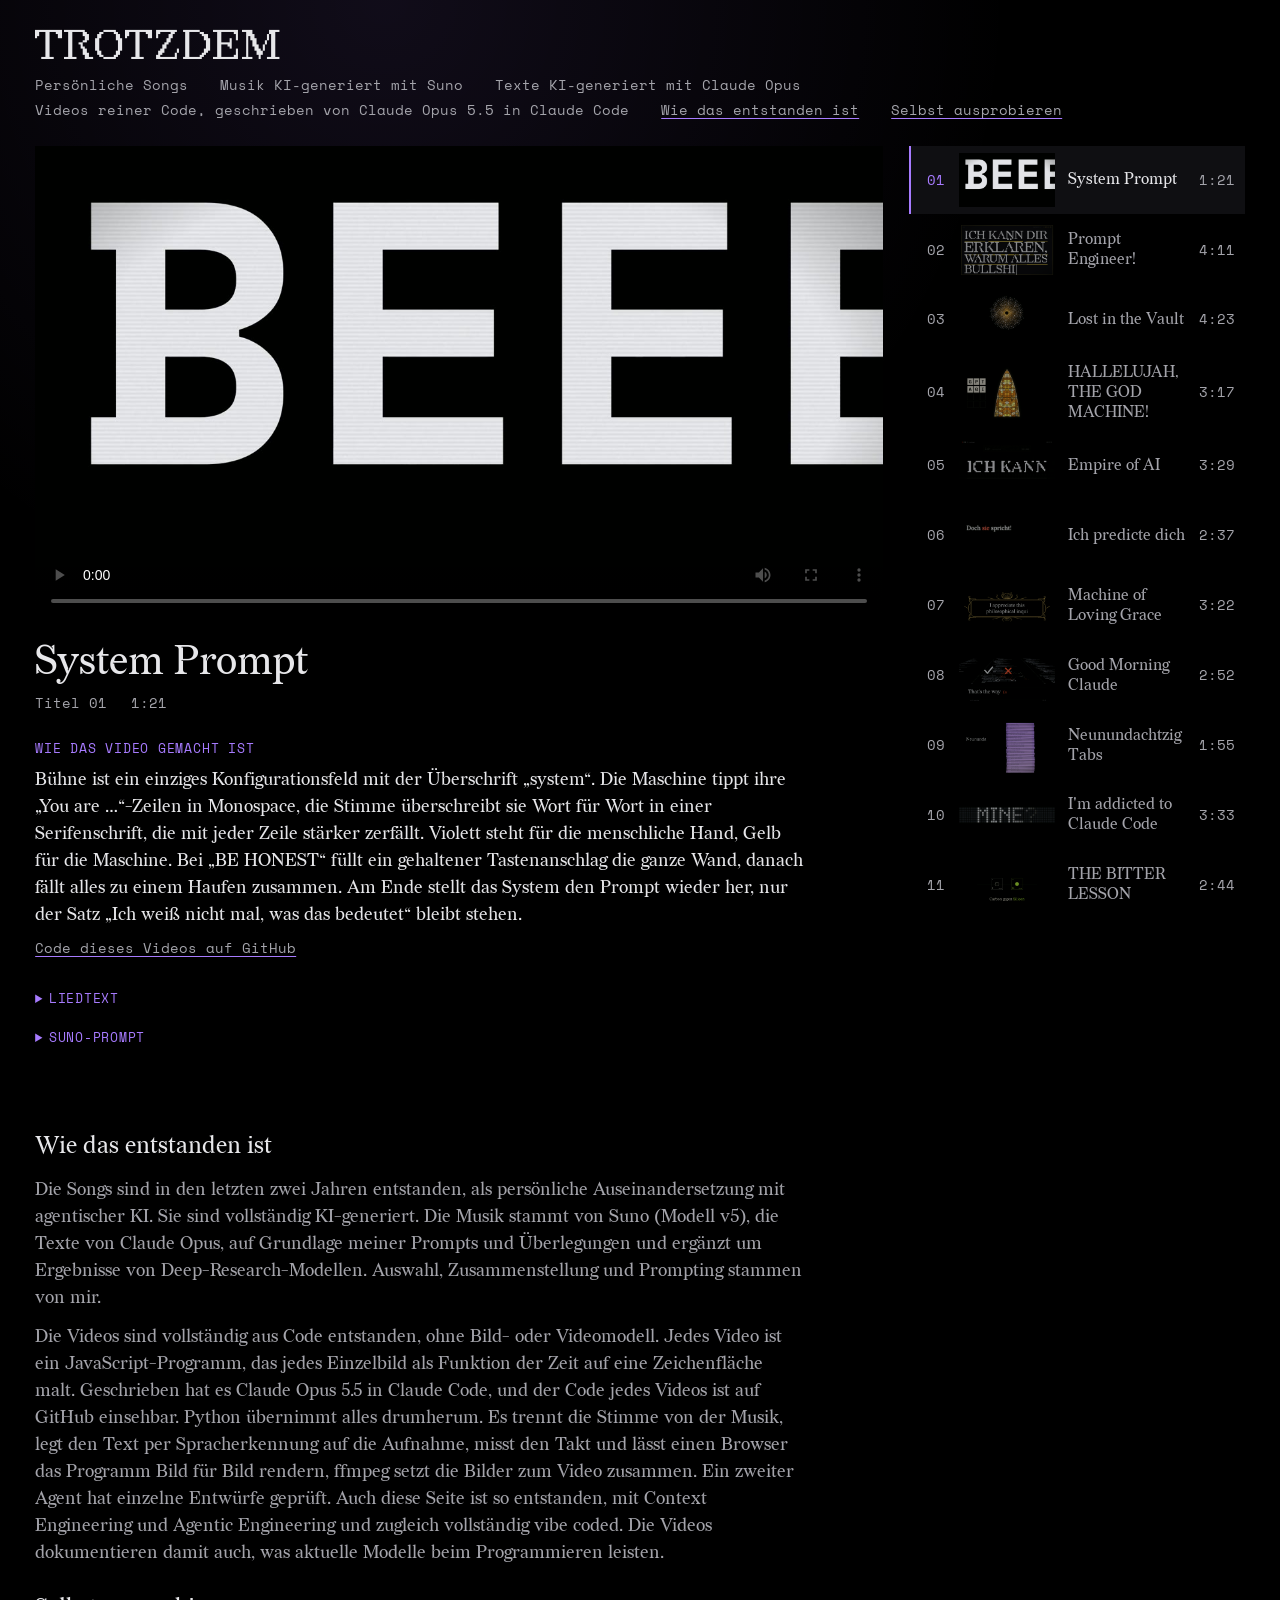
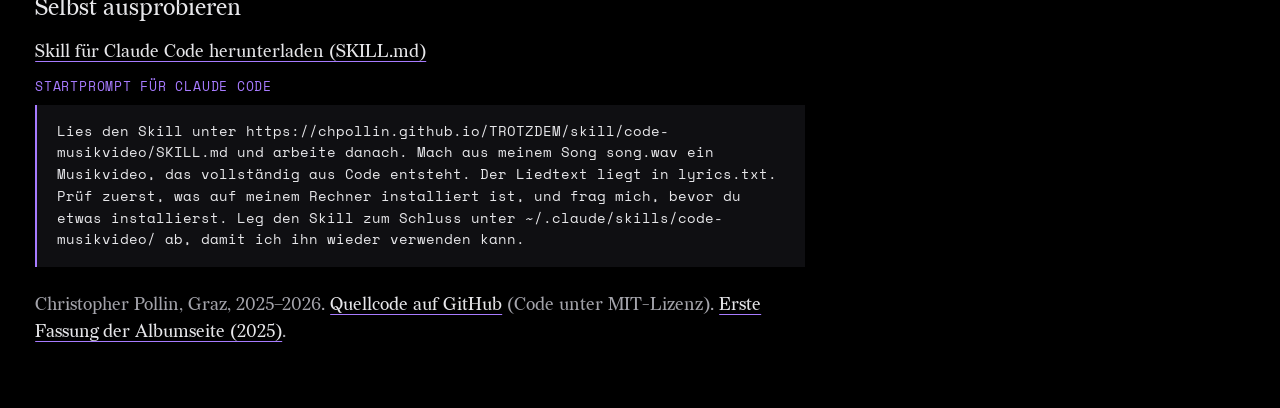
==== index.html @ 6566c1cc "State in the header exactly what is AI-generated: music by Suno, lyrics by Claude Opus, videos as co" ====
<!doctype html>
<html lang="de">
<head>
<meta charset="utf-8">
<meta name="viewport" content="width=device-width, initial-scale=1">
<title>TROTZDEM – Musikvideos</title>
<meta name="description" content="Musikvideos zu persönlichen KI-generierten Songs von Christopher Pollin. Musik mit Suno, Texte mit Claude Opus, Videos und Website mit Claude Opus 5.5 in Claude Code.">
<meta property="og:title" content="TROTZDEM – Musikvideos">
<meta property="og:description" content="Ein KI-Album über Arbeit mit KI, Erschöpfung und Weitermachen. Jedes Video spielt in einer einzigen Oberfläche und ist vollständig aus Code gerendert.">
<meta property="og:image" content="https://chpollin.github.io/TROTZDEM/video/posters/neunundachtzig-tabs.jpg">
<meta property="og:url" content="https://chpollin.github.io/TROTZDEM/">
<link rel="stylesheet" href="video/album.css">
<script type="module" src="video/album.js"></script>
</head>
<body>
<header class="masthead">
  <h1>TROTZDEM</h1>
  <ul class="provenance" role="list">
    <li>Persönliche Songs</li>
    <li>Musik KI-generiert mit Suno</li>
    <li>Texte KI-generiert mit Claude Opus</li>
    <li>Videos reiner Code, geschrieben von Claude Opus 5.5 in Claude Code</li>
    <li><a href="#entstehung">Wie das entstanden ist</a></li>
    <li><a href="#selbst-ausprobieren">Selbst ausprobieren</a></li>
  </ul>
</header>
<main class="album">
  <section class="stage" aria-labelledby="now-title">
    <video id="player" controls playsinline preload="metadata"></video>
    <div class="now">
      <h2 id="now-title"></h2>
      <p class="now-meta"><span id="now-track"></span><span id="now-duration"></span></p>
    </div>
    <p class="now-note" id="now-note" hidden></p>
    <section class="making" aria-labelledby="making-title">
      <h3 id="making-title">Wie das Video gemacht ist</h3>
      <p id="now-making"></p>
      <p class="code-link"><a id="now-code" href="">Code dieses Videos auf GitHub</a></p>
    </section>
    <details class="more">
      <summary>Liedtext</summary>
      <div id="lyrics" class="lyrics"></div>
    </details>
    <details class="more">
      <summary>Suno-Prompt</summary>
      <p id="now-style" class="now-style"></p>
    </details>
  </section>
  <nav class="tracklist" aria-label="Titel">
    <ol id="tracks" role="list"></ol>
  </nav>
</main>
<footer class="colophon" id="entstehung">
  <h2>Wie das entstanden ist</h2>
  <p>Die Songs sind in den letzten zwei Jahren entstanden, als persönliche Auseinandersetzung mit agentischer KI. Sie sind vollständig KI-generiert. Die Musik stammt von Suno (Modell v5), die Texte von Claude Opus, auf Grundlage meiner Prompts und Überlegungen und ergänzt um Ergebnisse von Deep-Research-Modellen. Auswahl, Zusammenstellung und Prompting stammen von mir.</p>
  <p>Die Videos sind vollständig aus Code entstanden, ohne Bild- oder Videomodell. Jedes Video ist ein JavaScript-Programm, das jedes Einzelbild als Funktion der Zeit auf eine Zeichenfläche malt. Geschrieben hat es Claude Opus 5.5 in Claude Code, und der Code jedes Videos ist auf GitHub einsehbar. Python übernimmt alles drumherum. Es trennt die Stimme von der Musik, legt den Text per Spracherkennung auf die Aufnahme, misst den Takt und lässt einen Browser das Programm Bild für Bild rendern, ffmpeg setzt die Bilder zum Video zusammen. Ein zweiter Agent hat einzelne Entwürfe geprüft. Auch diese Seite ist so entstanden, mit Context Engineering und Agentic Engineering und zugleich vollständig vibe coded. Die Videos dokumentieren damit auch, was aktuelle Modelle beim Programmieren leisten.</p>
  <h2 id="selbst-ausprobieren">Selbst ausprobieren</h2>
  <p><a href="skill/code-musikvideo/SKILL.md" download="SKILL.md">Skill für Claude Code herunterladen (SKILL.md)</a></p>
  <figure class="prompt">
    <figcaption>Startprompt für Claude Code</figcaption>
    <pre>Lies den Skill unter https://chpollin.github.io/TROTZDEM/skill/code-musikvideo/SKILL.md und arbeite danach. Mach aus meinem Song song.wav ein Musikvideo, das vollständig aus Code entsteht. Der Liedtext liegt in lyrics.txt. Prüf zuerst, was auf meinem Rechner installiert ist, und frag mich, bevor du etwas installierst. Leg den Skill zum Schluss unter ~/.claude/skills/code-musikvideo/ ab, damit ich ihn wieder verwenden kann.</pre>
  </figure>
  <p>Christopher Pollin, Graz, 2025–2026. <a href="https://github.com/chpollin/TROTZDEM">Quellcode auf GitHub</a> (Code unter MIT-Lizenz). <a href="chat.html">Erste Fassung der Albumseite (2025)</a>.</p>
</footer>
</body>
</html>
---- video/album.css ----
@layer reset, base, tokens, layout, components, utilities;

@font-face { font-family: "Space Mono"; src: url("fonts/SpaceMono-Regular.ttf"); font-weight: 400; font-display: swap; }
@font-face { font-family: "Space Mono"; src: url("fonts/SpaceMono-Bold.ttf"); font-weight: 700; font-display: swap; }
@font-face { font-family: "Redaction"; src: url("fonts/Redaction-Regular.ttf"); font-display: swap; }
@font-face { font-family: "Redaction50"; src: url("fonts/Redaction50-Regular.ttf"); font-display: swap; }

/* registered so the accent can glide between songs; unregistered it just switches */
@property --accent { syntax: "<color>"; inherits: true; initial-value: #a77bff; }

@layer reset {
  *, *::before, *::after { box-sizing: border-box; }
  body, h1, h2, p, ol { margin: 0; }
  img, video { display: block; max-inline-size: 100%; }
}

@layer tokens {
  /* the album is dark by design, like the videos; there is no light variant */
  :root {
    color-scheme: dark;
    --void: oklch(0 0 0);
    --surface: oklch(0.17 0.006 285);
    --surface-hover: oklch(0.22 0.008 285);
    --text: oklch(0.93 0.004 285);
    --text-dim: oklch(0.72 0.01 285);
    --accent: oklch(0.68 0.19 295);
    --font-type: "Redaction", Georgia, serif;
    --font-type-worn: "Redaction50", "Redaction", Georgia, serif;
    --font-ui: "Space Mono", ui-monospace, monospace;
    --gutter: clamp(1rem, 0.6rem + 2vw, 2.5rem);
    --gap: clamp(1rem, 0.8rem + 1vw, 2rem);
  }
}

@layer base {
  body {
    /* a faint glow of the current song's accent behind the player */
    background:
      radial-gradient(ellipse 70% 45% at 30% 0%, color-mix(in oklch, var(--accent) 10%, transparent), transparent 70%)
      no-repeat,
      var(--void);
    color: var(--text);
    font-family: var(--font-type);
    font-size: 1.125rem;
    line-height: 1.5;
  }
  :focus-visible { outline: 2px solid var(--accent); outline-offset: 3px; }
  a { color: inherit; }
}

@layer layout {
  /* masthead, album and colophon share one measure */
  .masthead, .album, .colophon { max-inline-size: 110rem; margin-inline: auto; padding-inline: var(--gutter); }
  .masthead {
    display: flex; flex-wrap: wrap; align-items: baseline; justify-content: space-between;
    gap: 0.5rem 2rem; padding-block: var(--gap) 0;
  }
  /* the page is the container, so the album grid can switch columns */
  body { container-type: inline-size; }
  .album {
    display: grid;
    grid-template-columns: minmax(0, 1fr);
    gap: var(--gap);
    padding-block: var(--gap) calc(var(--gap) * 2);
  }
}

@layer components {
  .masthead h1 {
    font-family: var(--font-type-worn);
    font-weight: 400;
    font-size: clamp(1.75rem, 1.4rem + 1.5vw, 3rem);
    letter-spacing: 0.04em;
    line-height: 1;
  }

  .stage { display: grid; gap: var(--gap); align-content: start; }
  .stage > .now { margin-block-start: calc(var(--gap) * -0.4); }
  #player { inline-size: 100%; aspect-ratio: 16 / 9; background: var(--void); }

  .now h2 { font-weight: 400; font-size: clamp(1.75rem, 1.3rem + 1.6vw, 2.75rem); line-height: 1.15; }
  .now-meta {
    display: flex; gap: 1.5rem;
    font-family: var(--font-ui); font-size: 0.9rem; color: var(--text-dim);
    font-variant-numeric: tabular-nums;
    margin-block-start: 0.4rem;
  }

  .now-note {
    max-inline-size: 70ch; margin: 0; padding-inline-start: 1rem;
    border-inline-start: 2px solid var(--accent); color: var(--text-dim);
  }
  .making { max-inline-size: 70ch; }
  .making h3, .more summary {
    font-family: var(--font-ui); font-weight: 400; font-size: 0.8rem;
    letter-spacing: 0.06em; text-transform: uppercase; color: var(--accent);
  }
  .making h3 { margin: 0 0 0.5rem; }
  .making p { margin: 0; color: var(--text); }
  .making .code-link { margin-block-start: 0.6rem; font-family: var(--font-ui); font-size: 0.85rem; }
  .code-link a { color: var(--text-dim); text-decoration-color: var(--accent); text-underline-offset: 0.2em; }
  .code-link a:hover { color: var(--text); }

  /* list-style none removes list semantics in Safari; the role restores it */
  .provenance {
    list-style: none; margin: 0; padding: 0;
    display: flex; flex-wrap: wrap; gap: 0.25rem 2rem;
    font-family: var(--font-ui); font-size: 0.85rem; color: var(--text-dim);
  }
  .provenance a { color: var(--text-dim); text-decoration-color: var(--accent); text-underline-offset: 0.2em; }

  .now-style {
    font-family: var(--font-ui); font-size: 0.85rem; color: var(--text-dim);
    max-inline-size: 70ch; margin: 0;
  }

  .more summary { cursor: pointer; padding-block: 0.3rem; inline-size: fit-content; }
  .more + .more { margin-block-start: calc(var(--gap) * -0.6); }
  .more[open] summary { margin-block-end: 0.6rem; }

  .colophon { padding-block: var(--gap) calc(var(--gap) * 2); color: var(--text-dim); }
  .colophon h2 { font-weight: 400; font-size: 1.5rem; color: var(--text); margin-block-end: 0.75rem; }
  .colophon p { max-inline-size: 70ch; margin-block-end: 0.75rem; }
  .colophon a { color: var(--text); text-decoration-color: var(--accent); text-underline-offset: 0.2em; }
  .colophon p + h2 { margin-block-start: 1.5rem; }
  .prompt { margin: 0 0 1.5rem; max-inline-size: 70ch; }
  .prompt figcaption {
    font-family: var(--font-ui); font-size: 0.8rem; letter-spacing: 0.06em; text-transform: uppercase;
    color: var(--accent); margin-block-end: 0.5rem;
  }
  .prompt pre {
    margin: 0; padding: 1rem 1.25rem;
    font-family: var(--font-ui); font-size: 0.85rem; line-height: 1.6; color: var(--text);
    white-space: pre-wrap; overflow-wrap: anywhere;
    background: var(--surface); border-inline-start: 2px solid var(--accent);
  }

  .lyrics { white-space: pre-line; max-inline-size: 60ch; color: var(--text); }

  /* list-style none removes list semantics in Safari; the role restores it */
  .tracklist ol { list-style: none; padding: 0; display: grid; gap: 0.1rem; }
  /* a quiet list: only the playing title gets a surface and the accent */
  .tracklist a {
    display: grid;
    grid-template-columns: 1.75rem 6rem minmax(0, 1fr) auto;
    align-items: center;
    gap: 0.85rem;
    padding: 0.45rem 0.6rem 0.45rem 0.4rem;
    min-block-size: 3rem;
    text-decoration: none;
    border-inline-start: 2px solid transparent;
  }
  .tracklist img { inline-size: 100%; aspect-ratio: 16 / 9; object-fit: cover; opacity: 0.6; }
  .tracklist a:hover { background: var(--surface); }
  .tracklist a:hover img, .tracklist a[aria-current="true"] img { opacity: 1; }
  .tracklist a[aria-current="true"] { border-inline-start-color: var(--accent); background: var(--surface); }
  .track-no, .track-duration {
    font-family: var(--font-ui); font-size: 0.85rem; color: var(--text-dim);
    font-variant-numeric: tabular-nums;
  }
  .track-no { text-align: end; }
  .track-title { line-height: 1.25; font-size: 1rem; overflow-wrap: anywhere; color: var(--text-dim); }
  .tracklist a:hover .track-title, .tracklist a[aria-current="true"] .track-title { color: var(--text); }
  .tracklist a[aria-current="true"] .track-no { color: var(--accent); }
}

@layer utilities {
  /* wide: player and lyrics left, track list right; narrow: stacked */
  @container (width >= 58rem) {
    .album {
      grid-template-columns: minmax(0, 1fr) minmax(17rem, 21rem);
      grid-template-areas: "stage tracks";
      align-items: start;
    }
    .stage { grid-area: stage; }
    .tracklist { grid-area: tracks; position: sticky; inset-block-start: var(--gap); }
  }
  @container (width < 30rem) {
    .tracklist a { grid-template-columns: 1.75rem 4.5rem minmax(0, 1fr) auto; gap: 0.6rem; }
  }
  @media (prefers-reduced-motion: no-preference) {
    :root { transition: --accent 0.8s ease; }
    .tracklist a, .tracklist img, .track-title { transition: background-color 0.15s, opacity 0.15s, color 0.15s; }
  }
  @media (prefers-reduced-motion: reduce) {
    * { scroll-behavior: auto !important; }
  }
}
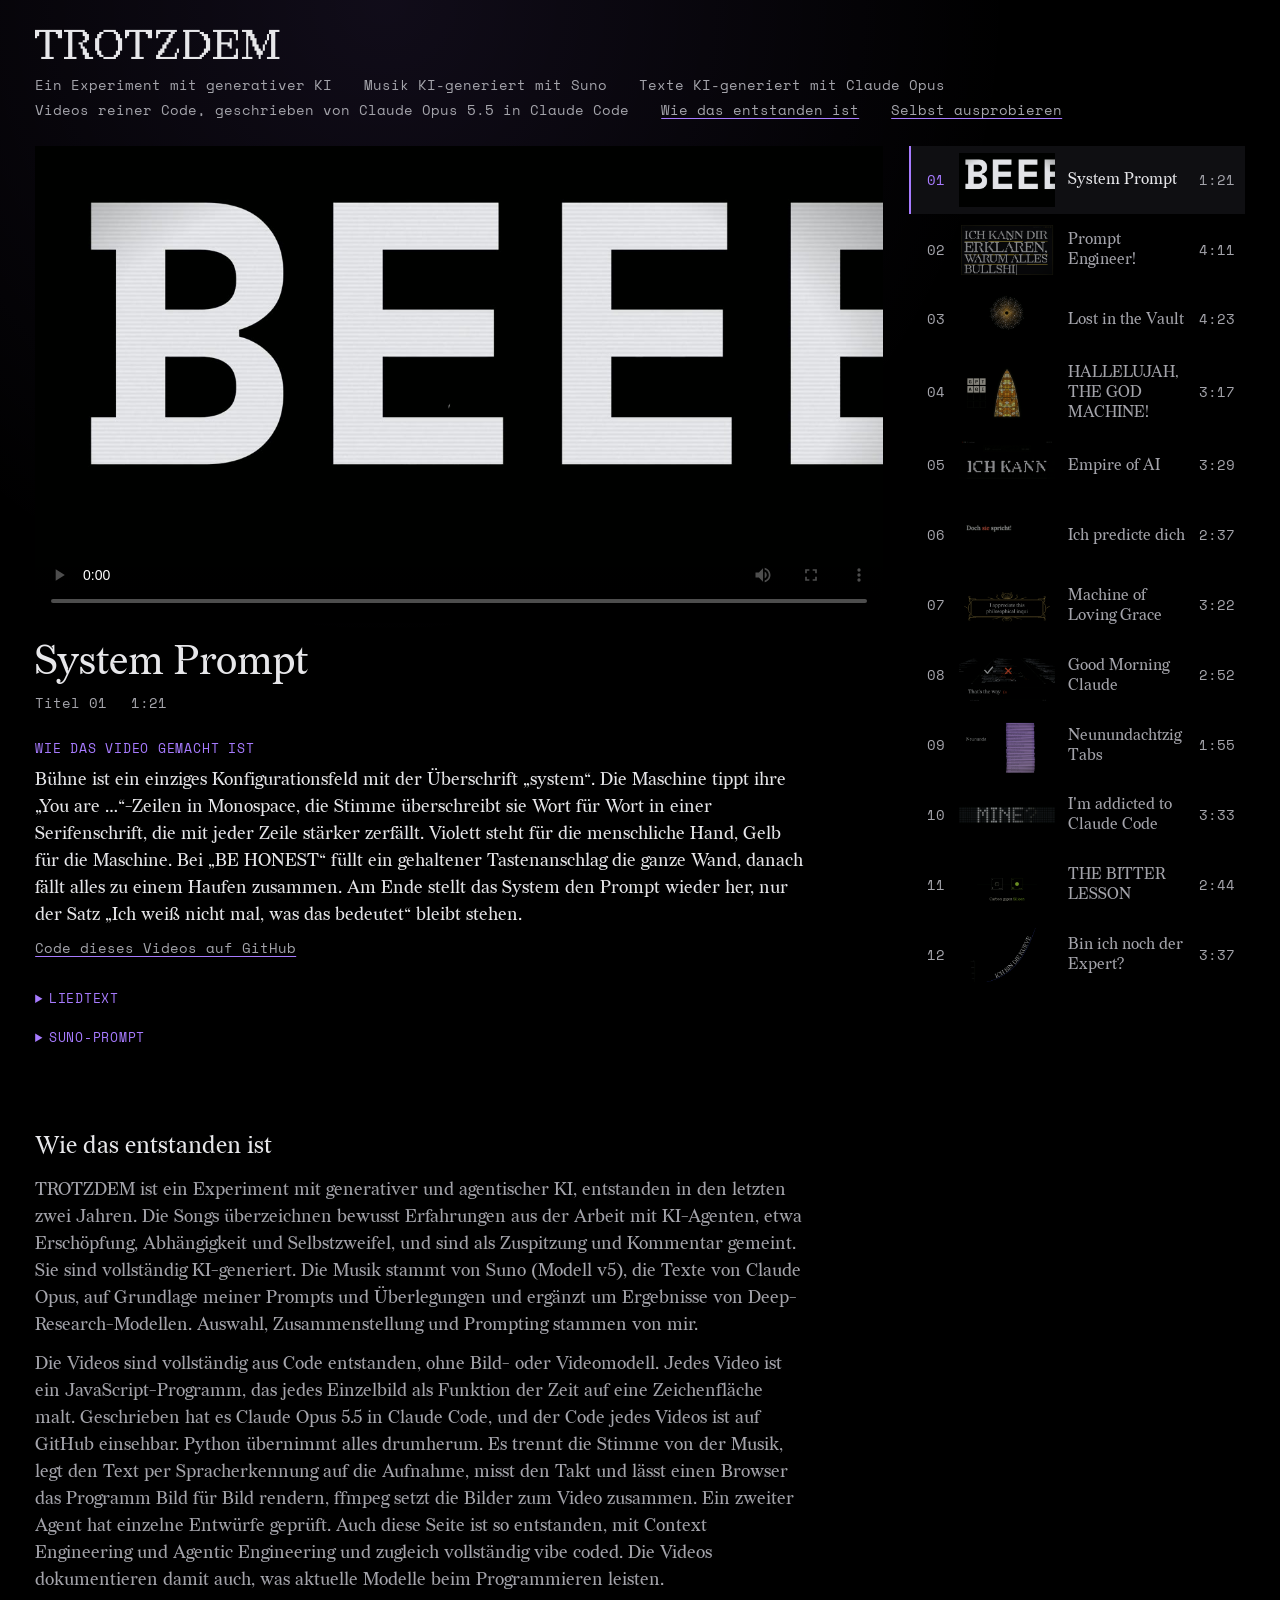
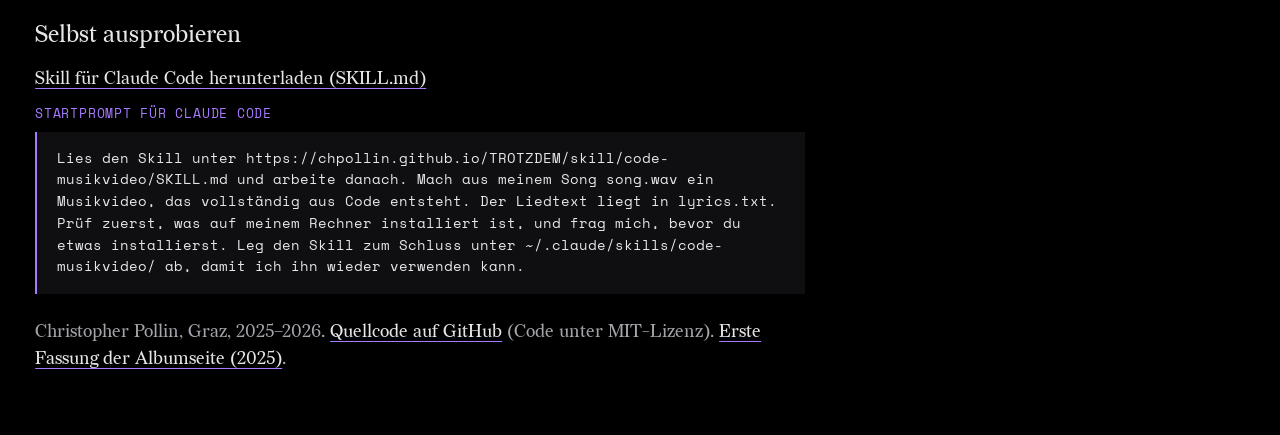
==== commit 175efb4a: "Frame TROTZDEM as an experiment with generative AI instead of personal songs Co-Authored-By: Claude " ====
--- a/index.html
+++ b/index.html
@@ -4,9 +4,9 @@
 <meta charset="utf-8">
 <meta name="viewport" content="width=device-width, initial-scale=1">
 <title>TROTZDEM – Musikvideos</title>
-<meta name="description" content="Musikvideos zu persönlichen KI-generierten Songs von Christopher Pollin. Musik mit Suno, Texte mit Claude Opus, Videos und Website mit Claude Opus 5.5 in Claude Code.">
+<meta name="description" content="Ein Experiment mit generativer KI von Christopher Pollin, KI-generierte Songs mit Musikvideos aus Code. Musik mit Suno, Texte mit Claude Opus, Videos und Website mit Claude Opus 5.5 in Claude Code.">
 <meta property="og:title" content="TROTZDEM – Musikvideos">
-<meta property="og:description" content="Ein KI-Album über Arbeit mit KI, Erschöpfung und Weitermachen. Jedes Video spielt in einer einzigen Oberfläche und ist vollständig aus Code gerendert.">
+<meta property="og:description" content="Ein Experiment mit generativer KI. KI-generierte Songs über die Arbeit mit KI-Agenten, bewusst überzeichnet. Jedes Video spielt in einer einzigen Oberfläche und ist vollständig aus Code gerendert.">
 <meta property="og:image" content="https://chpollin.github.io/TROTZDEM/video/posters/neunundachtzig-tabs.jpg">
 <meta property="og:url" content="https://chpollin.github.io/TROTZDEM/">
 <link rel="stylesheet" href="video/album.css">
@@ -16,7 +16,7 @@
 <header class="masthead">
   <h1>TROTZDEM</h1>
   <ul class="provenance" role="list">
-    <li>Persönliche Songs</li>
+    <li>Ein Experiment mit generativer KI</li>
     <li>Musik KI-generiert mit Suno</li>
     <li>Texte KI-generiert mit Claude Opus</li>
     <li>Videos reiner Code, geschrieben von Claude Opus 5.5 in Claude Code</li>
@@ -52,7 +52,7 @@
 </main>
 <footer class="colophon" id="entstehung">
   <h2>Wie das entstanden ist</h2>
-  <p>Die Songs sind in den letzten zwei Jahren entstanden, als persönliche Auseinandersetzung mit agentischer KI. Sie sind vollständig KI-generiert. Die Musik stammt von Suno (Modell v5), die Texte von Claude Opus, auf Grundlage meiner Prompts und Überlegungen und ergänzt um Ergebnisse von Deep-Research-Modellen. Auswahl, Zusammenstellung und Prompting stammen von mir.</p>
+  <p>TROTZDEM ist ein Experiment mit generativer und agentischer KI, entstanden in den letzten zwei Jahren. Die Songs überzeichnen bewusst Erfahrungen aus der Arbeit mit KI-Agenten, etwa Erschöpfung, Abhängigkeit und Selbstzweifel, und sind als Zuspitzung und Kommentar gemeint. Sie sind vollständig KI-generiert. Die Musik stammt von Suno (Modell v5), die Texte von Claude Opus, auf Grundlage meiner Prompts und Überlegungen und ergänzt um Ergebnisse von Deep-Research-Modellen. Auswahl, Zusammenstellung und Prompting stammen von mir.</p>
   <p>Die Videos sind vollständig aus Code entstanden, ohne Bild- oder Videomodell. Jedes Video ist ein JavaScript-Programm, das jedes Einzelbild als Funktion der Zeit auf eine Zeichenfläche malt. Geschrieben hat es Claude Opus 5.5 in Claude Code, und der Code jedes Videos ist auf GitHub einsehbar. Python übernimmt alles drumherum. Es trennt die Stimme von der Musik, legt den Text per Spracherkennung auf die Aufnahme, misst den Takt und lässt einen Browser das Programm Bild für Bild rendern, ffmpeg setzt die Bilder zum Video zusammen. Ein zweiter Agent hat einzelne Entwürfe geprüft. Auch diese Seite ist so entstanden, mit Context Engineering und Agentic Engineering und zugleich vollständig vibe coded. Die Videos dokumentieren damit auch, was aktuelle Modelle beim Programmieren leisten.</p>
   <h2 id="selbst-ausprobieren">Selbst ausprobieren</h2>
   <p><a href="skill/code-musikvideo/SKILL.md" download="SKILL.md">Skill für Claude Code herunterladen (SKILL.md)</a></p>
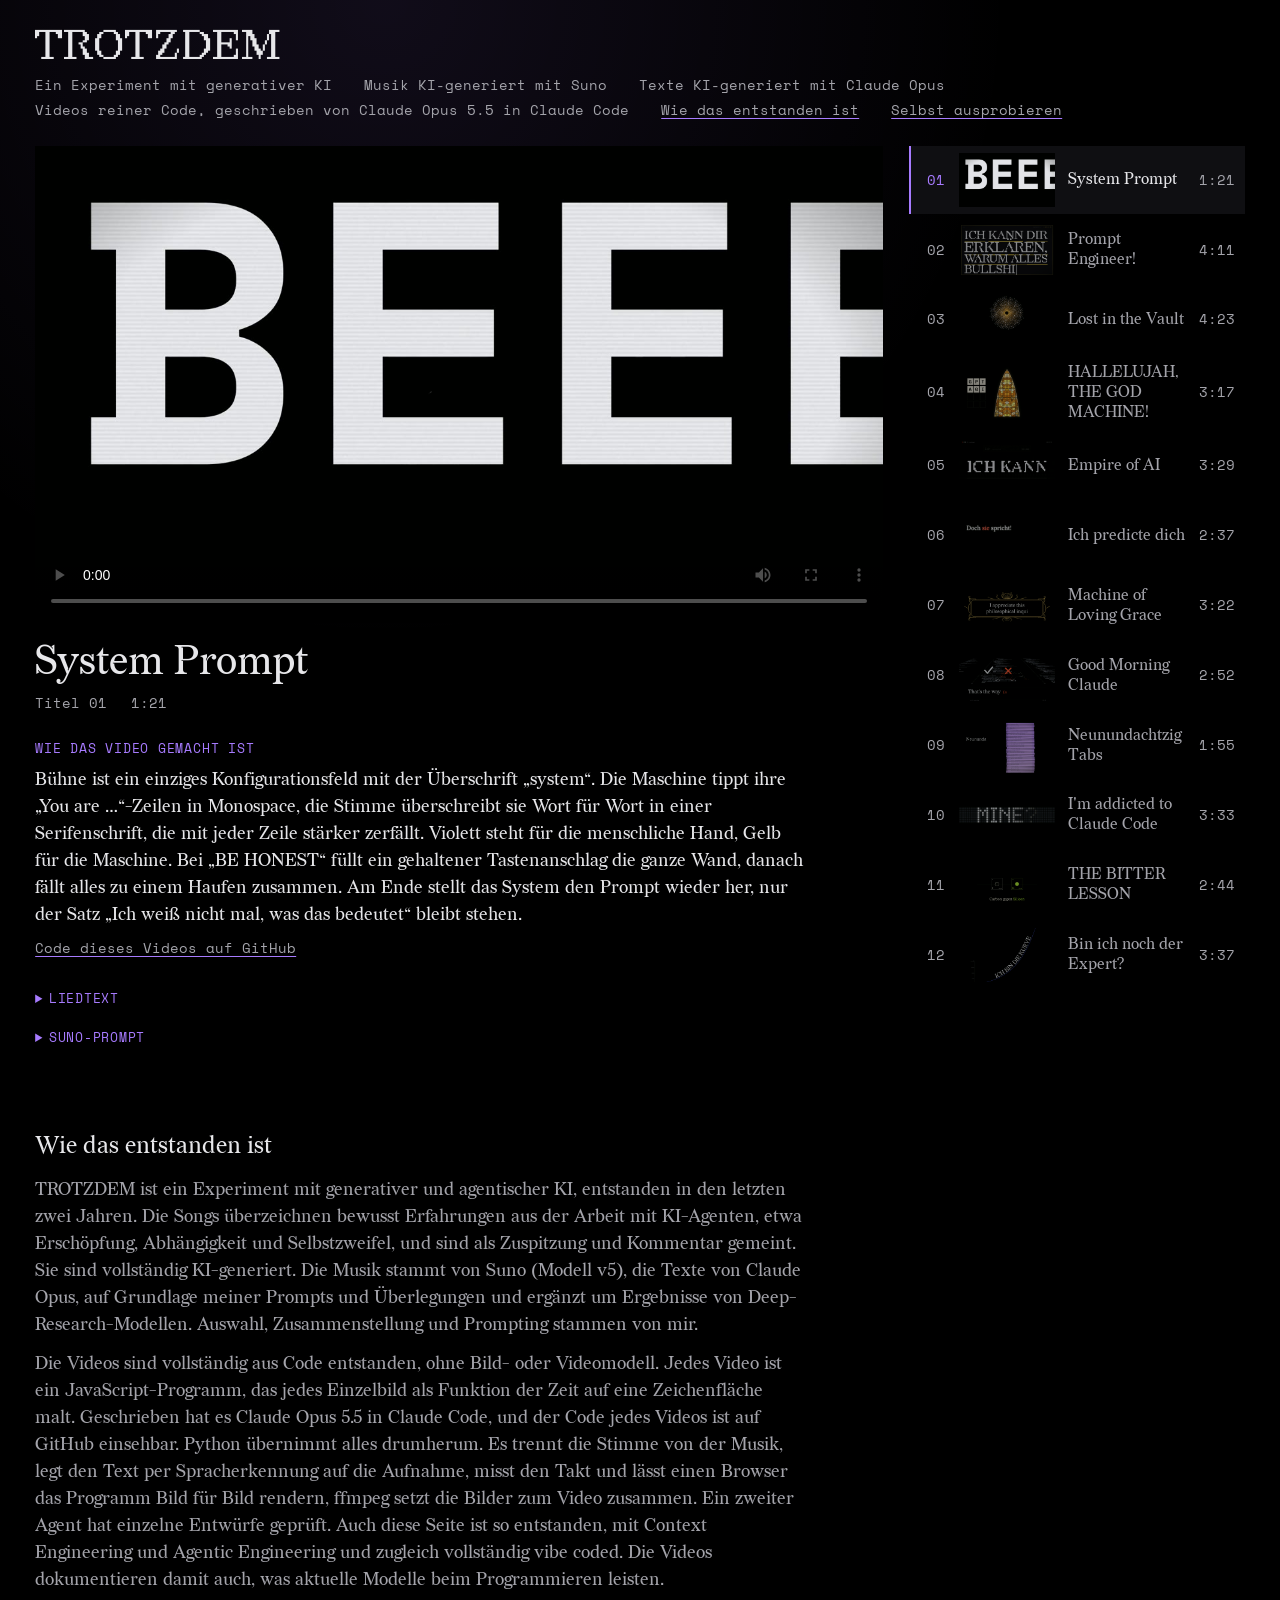
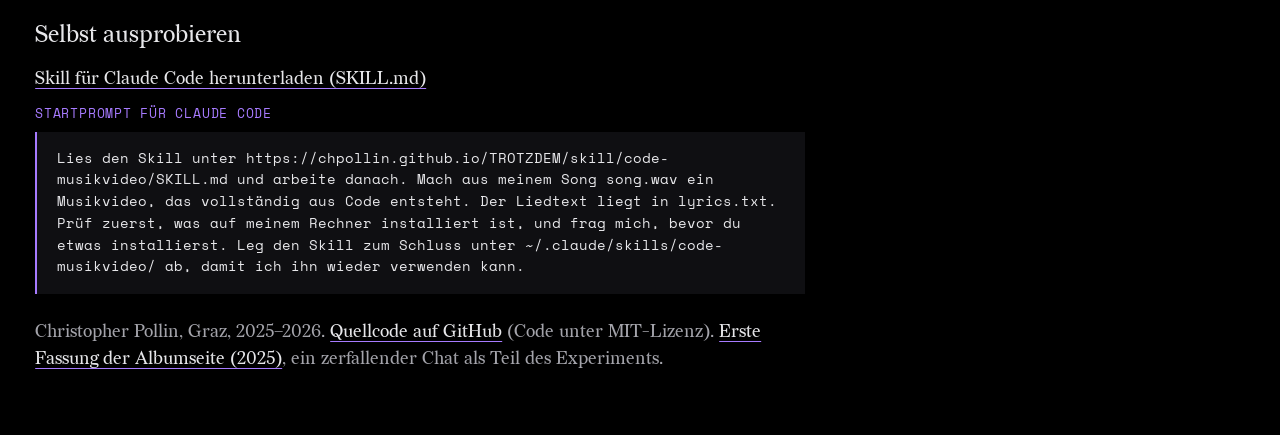
==== commit 4cf4b2b4: "Refactor the knowledge base around the experiment framing and add the project document Co-Authored-B" ====
--- a/index.html
+++ b/index.html
@@ -60,7 +60,7 @@
     <figcaption>Startprompt für Claude Code</figcaption>
     <pre>Lies den Skill unter https://chpollin.github.io/TROTZDEM/skill/code-musikvideo/SKILL.md und arbeite danach. Mach aus meinem Song song.wav ein Musikvideo, das vollständig aus Code entsteht. Der Liedtext liegt in lyrics.txt. Prüf zuerst, was auf meinem Rechner installiert ist, und frag mich, bevor du etwas installierst. Leg den Skill zum Schluss unter ~/.claude/skills/code-musikvideo/ ab, damit ich ihn wieder verwenden kann.</pre>
   </figure>
-  <p>Christopher Pollin, Graz, 2025–2026. <a href="https://github.com/chpollin/TROTZDEM">Quellcode auf GitHub</a> (Code unter MIT-Lizenz). <a href="chat.html">Erste Fassung der Albumseite (2025)</a>.</p>
+  <p>Christopher Pollin, Graz, 2025–2026. <a href="https://github.com/chpollin/TROTZDEM">Quellcode auf GitHub</a> (Code unter MIT-Lizenz). <a href="chat.html">Erste Fassung der Albumseite (2025)</a>, ein zerfallender Chat als Teil des Experiments.</p>
 </footer>
 </body>
 </html>
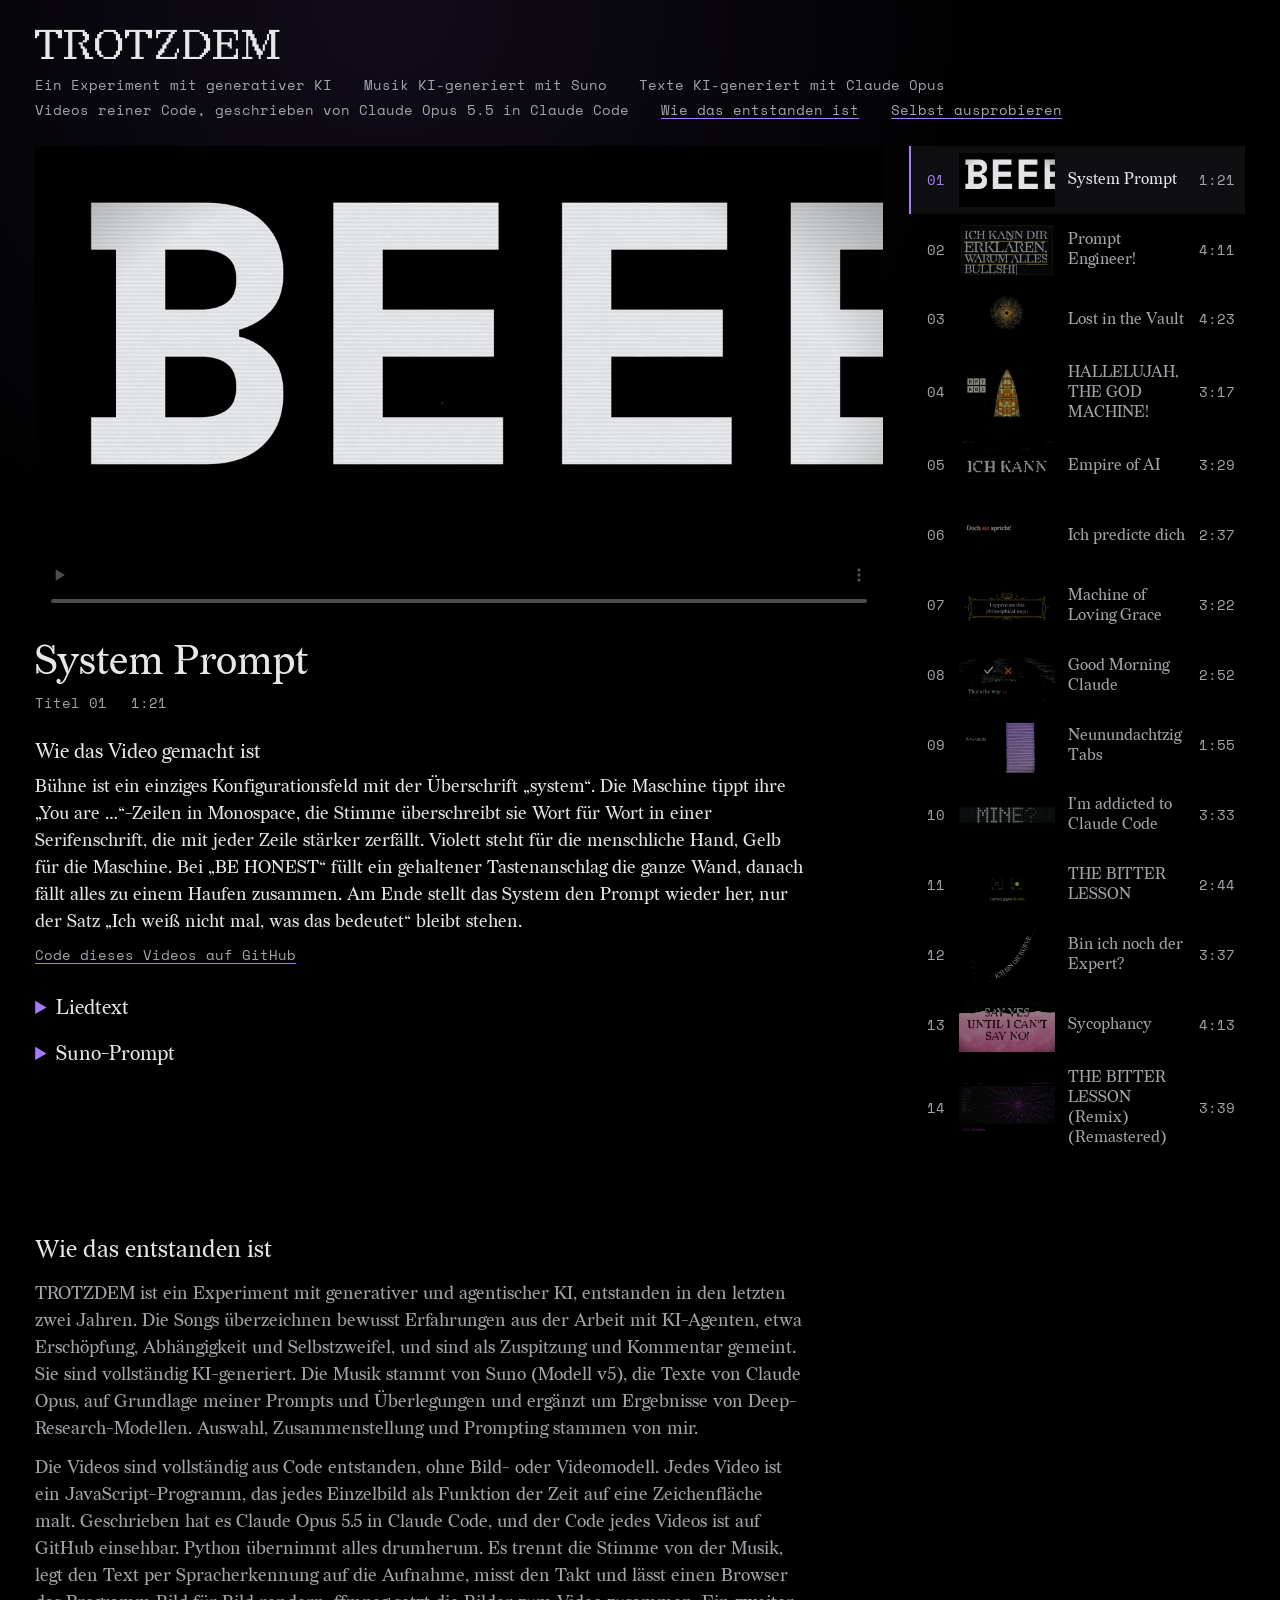
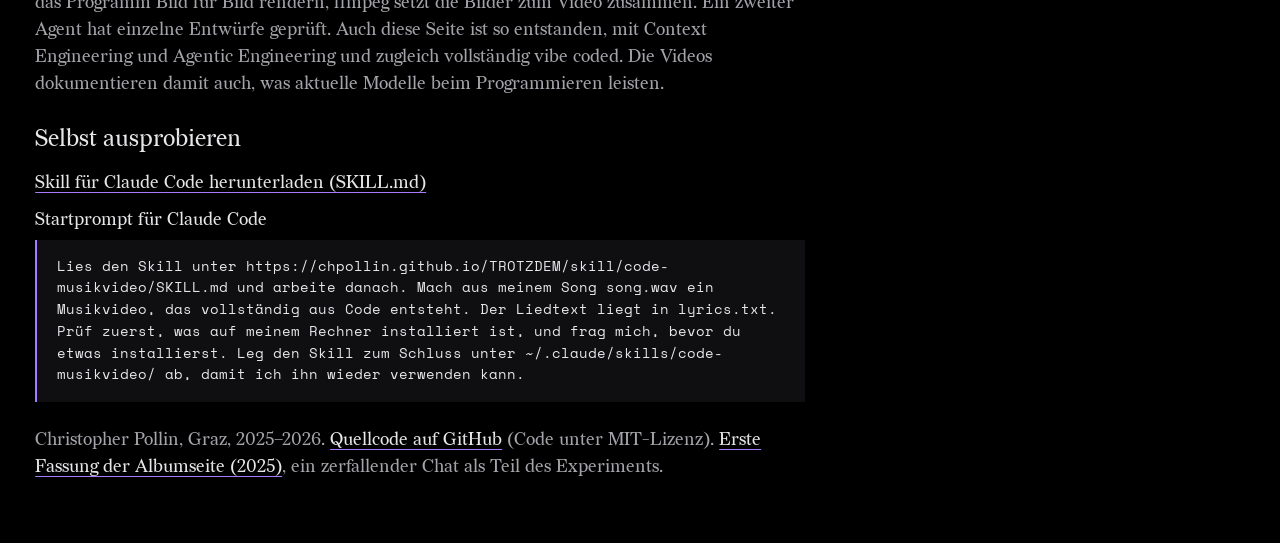
==== commit 505817a5: "Polish the album page: plain headings instead of eyebrows, captions from the lyric cues, load errors" ====
--- a/index.html
+++ b/index.html
@@ -9,6 +9,8 @@
 <meta property="og:description" content="Ein Experiment mit generativer KI. KI-generierte Songs über die Arbeit mit KI-Agenten, bewusst überzeichnet. Jedes Video spielt in einer einzigen Oberfläche und ist vollständig aus Code gerendert.">
 <meta property="og:image" content="https://chpollin.github.io/TROTZDEM/video/posters/neunundachtzig-tabs.jpg">
 <meta property="og:url" content="https://chpollin.github.io/TROTZDEM/">
+<link rel="icon" href="favicon.png" type="image/png" sizes="64x64">
+<link rel="apple-touch-icon" href="apple-touch-icon.png">
 <link rel="stylesheet" href="video/album.css">
 <script type="module" src="video/album.js"></script>
 </head>
--- a/video/album.css
+++ b/video/album.css
@@ -1,12 +1,15 @@
 @layer reset, base, tokens, layout, components, utilities;
 
-@font-face { font-family: "Space Mono"; src: url("fonts/SpaceMono-Regular.ttf"); font-weight: 400; font-display: swap; }
-@font-face { font-family: "Space Mono"; src: url("fonts/SpaceMono-Bold.ttf"); font-weight: 700; font-display: swap; }
-@font-face { font-family: "Redaction"; src: url("fonts/Redaction-Regular.ttf"); font-display: swap; }
-@font-face { font-family: "Redaction50"; src: url("fonts/Redaction50-Regular.ttf"); font-display: swap; }
+/* the TTFs stay as fallback because the video renderer loads them directly */
+@font-face { font-family: "Space Mono"; src: url("fonts/SpaceMono-Regular.woff2") format("woff2"), url("fonts/SpaceMono-Regular.ttf") format("truetype"); font-weight: 400; font-display: swap; }
+@font-face { font-family: "Redaction"; src: url("fonts/Redaction-Regular.woff2") format("woff2"), url("fonts/Redaction-Regular.ttf") format("truetype"); font-display: swap; }
+@font-face { font-family: "Redaction50"; src: url("fonts/Redaction50-Regular.woff2") format("woff2"), url("fonts/Redaction50-Regular.ttf") format("truetype"); font-display: swap; }
 
 /* registered so the accent can glide between songs; unregistered it just switches */
 @property --accent { syntax: "<color>"; inherits: true; initial-value: #a77bff; }
+/* loudness of the playing song, 0 to 1, set on body by album.js; only body's background reads it,
+   so it does not inherit and a change restyles body alone */
+@property --glow { syntax: "<number>"; inherits: false; initial-value: 0; }
 
 @layer reset {
   *, *::before, *::after { box-sizing: border-box; }
@@ -36,7 +39,8 @@
   body {
     /* a faint glow of the current song's accent behind the player */
     background:
-      radial-gradient(ellipse 70% 45% at 30% 0%, color-mix(in oklch, var(--accent) 10%, transparent), transparent 70%)
+      radial-gradient(ellipse calc(70% + var(--glow) * 25%) calc(45% + var(--glow) * 30%) at 30% 0%,
+        color-mix(in oklch, var(--accent) calc(10% + var(--glow) * 16%), transparent), transparent 70%)
       no-repeat,
       var(--void);
     color: var(--text);
@@ -77,6 +81,11 @@
   .stage { display: grid; gap: var(--gap); align-content: start; }
   .stage > .now { margin-block-start: calc(var(--gap) * -0.4); }
   #player { inline-size: 100%; aspect-ratio: 16 / 9; background: var(--void); }
+  /* takes the player's place when album.json cannot be loaded */
+  .load-error {
+    display: grid; place-items: center; aspect-ratio: 16 / 9; padding: var(--gap);
+    background: var(--surface); color: var(--text); text-align: center;
+  }
 
   .now h2 { font-weight: 400; font-size: clamp(1.75rem, 1.3rem + 1.6vw, 2.75rem); line-height: 1.15; }
   .now-meta {
@@ -91,10 +100,10 @@
     border-inline-start: 2px solid var(--accent); color: var(--text-dim);
   }
   .making { max-inline-size: 70ch; }
-  .making h3, .more summary {
-    font-family: var(--font-ui); font-weight: 400; font-size: 0.8rem;
-    letter-spacing: 0.06em; text-transform: uppercase; color: var(--accent);
-  }
+  .making h3, .more summary, .prompt figcaption {
+    font-family: var(--font-type); font-weight: 400; font-size: 1.25rem; line-height: 1.3; color: var(--text);
+  }
+  .more summary::marker { color: var(--accent); }
   .making h3 { margin: 0 0 0.5rem; }
   .making p { margin: 0; color: var(--text); }
   .making .code-link { margin-block-start: 0.6rem; font-family: var(--font-ui); font-size: 0.85rem; }
@@ -124,10 +133,7 @@
   .colophon a { color: var(--text); text-decoration-color: var(--accent); text-underline-offset: 0.2em; }
   .colophon p + h2 { margin-block-start: 1.5rem; }
   .prompt { margin: 0 0 1.5rem; max-inline-size: 70ch; }
-  .prompt figcaption {
-    font-family: var(--font-ui); font-size: 0.8rem; letter-spacing: 0.06em; text-transform: uppercase;
-    color: var(--accent); margin-block-end: 0.5rem;
-  }
+  .prompt figcaption { font-size: 1.125rem; margin-block-end: 0.5rem; }
   .prompt pre {
     margin: 0; padding: 1rem 1.25rem;
     font-family: var(--font-ui); font-size: 0.85rem; line-height: 1.6; color: var(--text);
@@ -135,7 +141,18 @@
     background: var(--surface); border-inline-start: 2px solid var(--accent);
   }
 
-  .lyrics { white-space: pre-line; max-inline-size: 60ch; color: var(--text); }
+  .lyrics { max-inline-size: 60ch; color: var(--text); }
+  .lyrics .line { display: block; min-block-size: 1lh; }
+  /* with cues the panel scrolls itself, so the sung line stays in view without moving the page */
+  .lyrics.is-live { position: relative; max-block-size: 24rem; overflow-y: auto; overscroll-behavior: contain; padding-inline: 0.75rem 1rem; }
+  .lyrics.is-live .line { color: color-mix(in oklch, var(--text-dim) 70%, transparent); }
+  .lyrics .cue {
+    font: inherit; color: inherit; text-align: start; background: none; border: 0; cursor: pointer;
+    inline-size: 100%; padding: 0 0 0 0.75rem; margin-inline-start: -0.75rem;
+    border-inline-start: 2px solid transparent;
+  }
+  .lyrics .cue:hover { color: var(--text); }
+  .lyrics .line.is-current { color: var(--text); border-inline-start-color: var(--accent); }
 
   /* list-style none removes list semantics in Safari; the role restores it */
   .tracklist ol { list-style: none; padding: 0; display: grid; gap: 0.1rem; }
@@ -149,6 +166,12 @@
     min-block-size: 3rem;
     text-decoration: none;
     border-inline-start: 2px solid transparent;
+    position: relative;
+  }
+  /* playback progress of the current title, set by album.js */
+  .tracklist a[aria-current="true"]::after {
+    content: ""; position: absolute; inset-inline-start: 0; inset-block-end: 0;
+    block-size: 2px; inline-size: calc(var(--progress, 0) * 100%); background: var(--accent);
   }
   .tracklist img { inline-size: 100%; aspect-ratio: 16 / 9; object-fit: cover; opacity: 0.6; }
   .tracklist a:hover { background: var(--surface); }
@@ -180,9 +203,8 @@
   }
   @media (prefers-reduced-motion: no-preference) {
     :root { transition: --accent 0.8s ease; }
+    body { transition: --glow 0.12s linear; }
+    .lyrics .line { transition: color 0.2s, border-color 0.2s; }
     .tracklist a, .tracklist img, .track-title { transition: background-color 0.15s, opacity 0.15s, color 0.15s; }
   }
-  @media (prefers-reduced-motion: reduce) {
-    * { scroll-behavior: auto !important; }
-  }
-}
+}
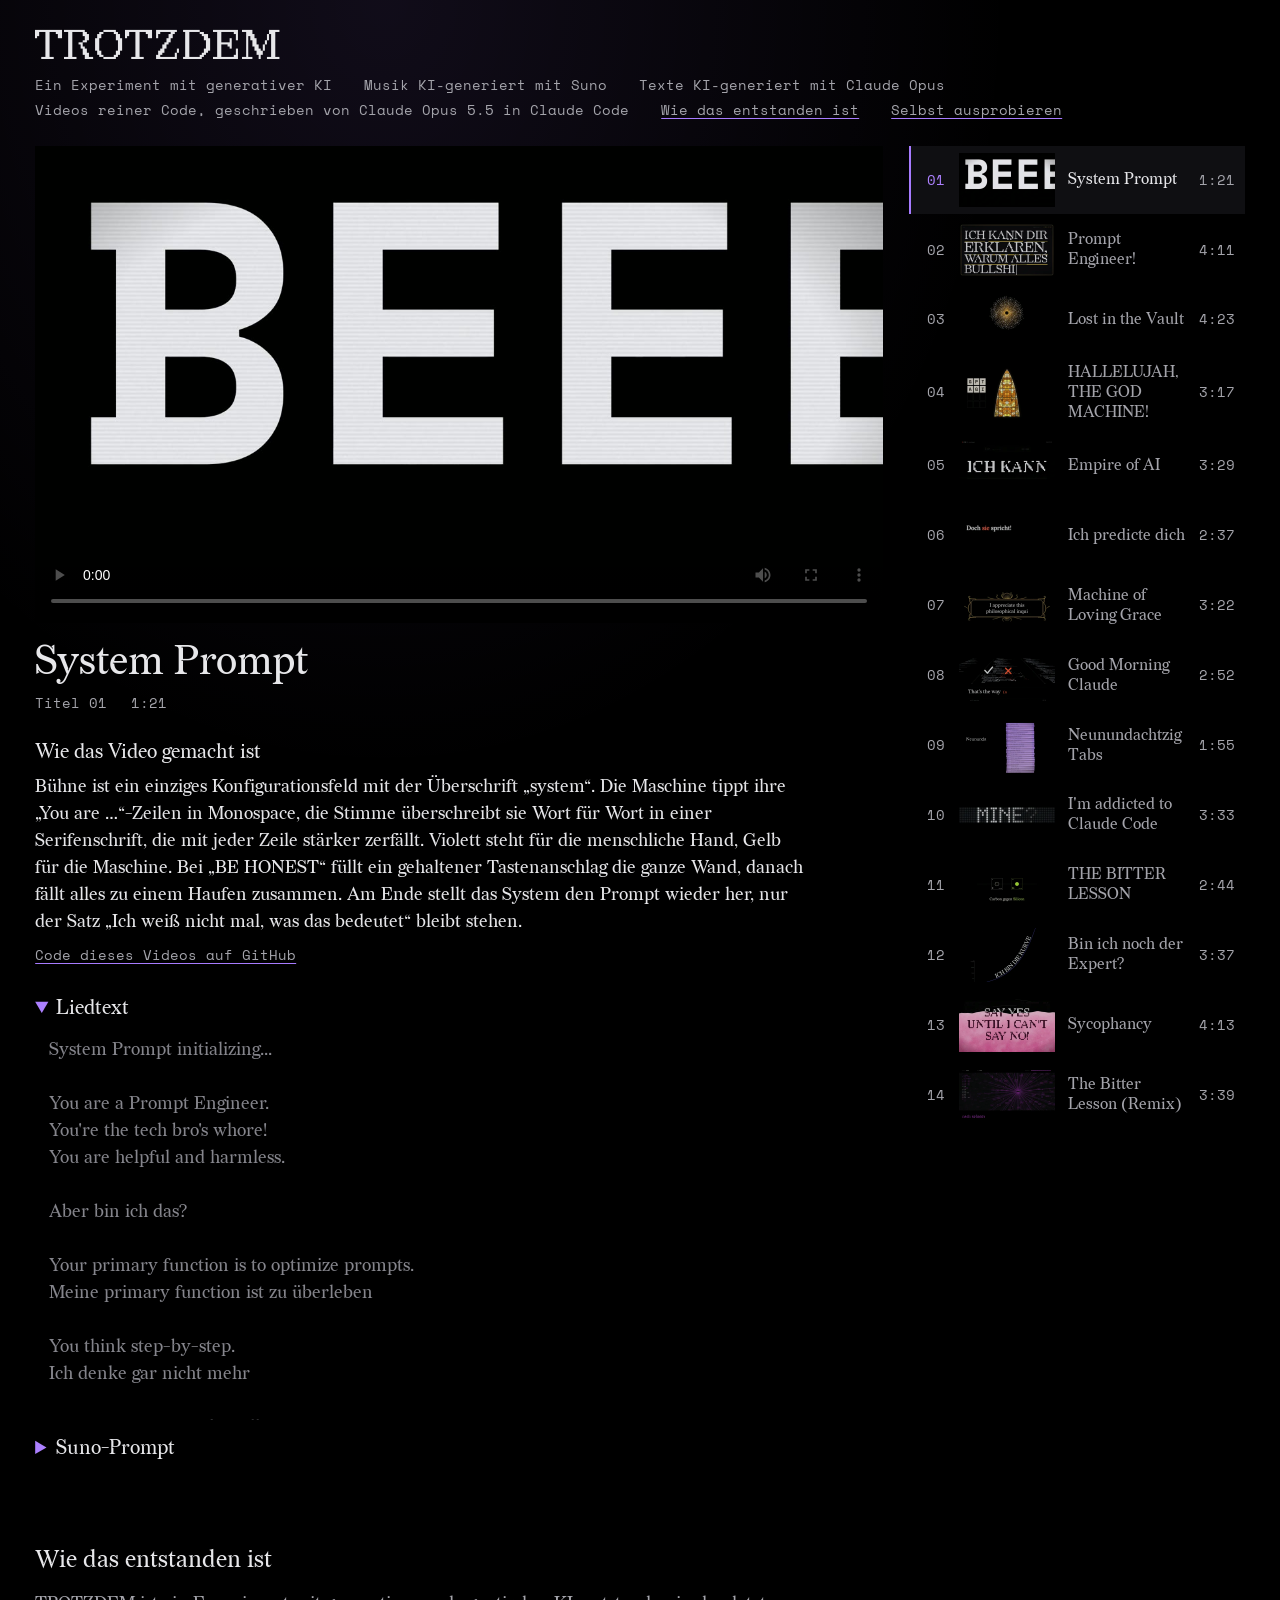
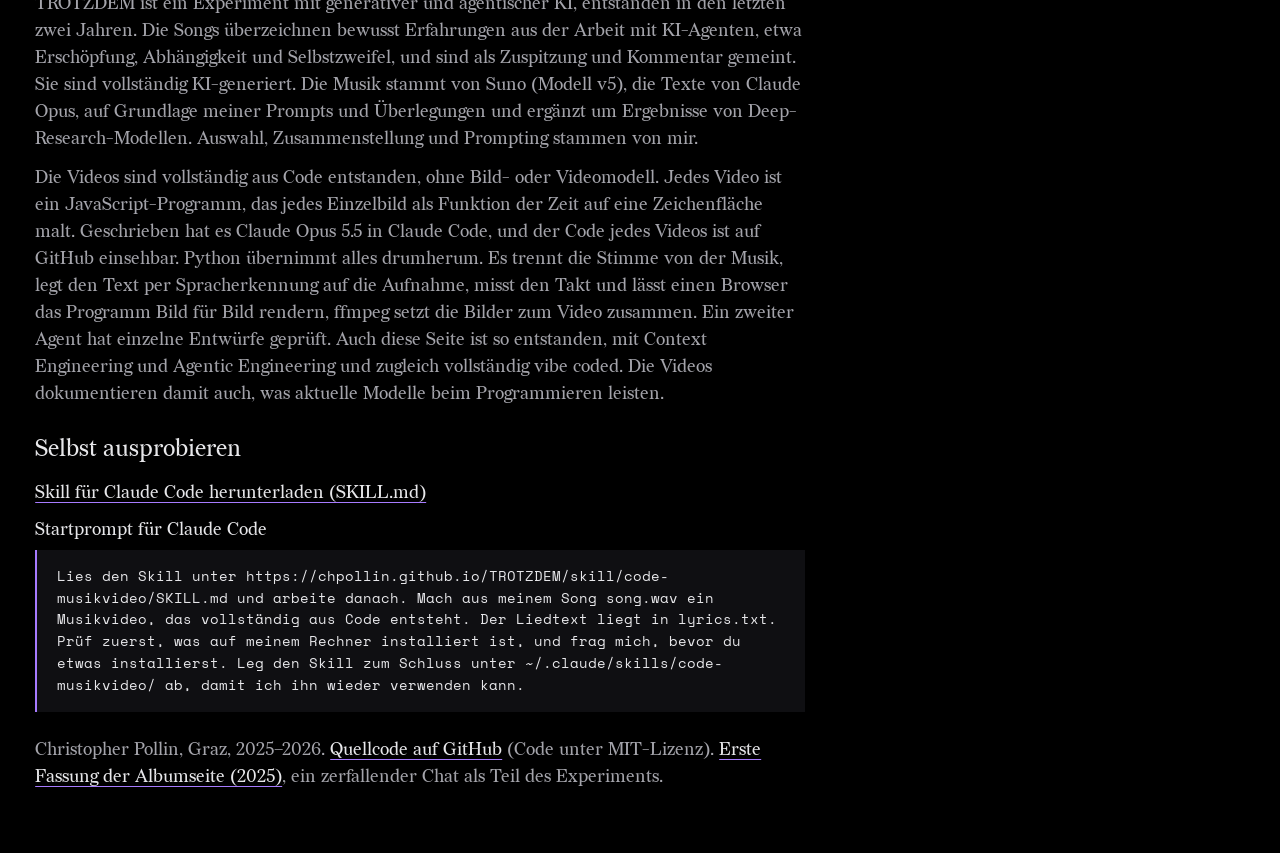
==== commit c19e1462: "Refine the album page: tracks right after the player on phones, per-song sources, contrast-safe acce" ====
--- a/index.html
+++ b/index.html
@@ -15,6 +15,7 @@
 <script type="module" src="video/album.js"></script>
 </head>
 <body>
+<div class="glow" aria-hidden="true"></div>
 <header class="masthead">
   <h1>TROTZDEM</h1>
   <ul class="provenance" role="list">
@@ -30,13 +31,20 @@
   <section class="stage" aria-labelledby="now-title">
     <video id="player" controls playsinline preload="metadata"></video>
     <div class="now">
-      <h2 id="now-title"></h2>
+      <h2 id="now-title">Musikvideos</h2>
       <p class="now-meta"><span id="now-track"></span><span id="now-duration"></span></p>
     </div>
     <p class="now-note" id="now-note" hidden></p>
+  </section>
+  <nav class="tracklist" aria-label="Titel">
+    <ol id="tracks" role="list"></ol>
+  </nav>
+  <div class="info">
     <section class="making" aria-labelledby="making-title">
       <h3 id="making-title">Wie das Video gemacht ist</h3>
       <p id="now-making"></p>
+      <h3 id="sources-title" hidden>Quellen</h3>
+      <ul id="now-sources" class="sources" aria-labelledby="sources-title" hidden></ul>
       <p class="code-link"><a id="now-code" href="">Code dieses Videos auf GitHub</a></p>
     </section>
     <details class="more">
@@ -47,10 +55,7 @@
       <summary>Suno-Prompt</summary>
       <p id="now-style" class="now-style"></p>
     </details>
-  </section>
-  <nav class="tracklist" aria-label="Titel">
-    <ol id="tracks" role="list"></ol>
-  </nav>
+  </div>
 </main>
 <footer class="colophon" id="entstehung">
   <h2>Wie das entstanden ist</h2>
--- a/video/album.css
+++ b/video/album.css
@@ -4,16 +4,20 @@
 @font-face { font-family: "Space Mono"; src: url("fonts/SpaceMono-Regular.woff2") format("woff2"), url("fonts/SpaceMono-Regular.ttf") format("truetype"); font-weight: 400; font-display: swap; }
 @font-face { font-family: "Redaction"; src: url("fonts/Redaction-Regular.woff2") format("woff2"), url("fonts/Redaction-Regular.ttf") format("truetype"); font-display: swap; }
 @font-face { font-family: "Redaction50"; src: url("fonts/Redaction50-Regular.woff2") format("woff2"), url("fonts/Redaction50-Regular.ttf") format("truetype"); font-display: swap; }
+/* the masthead weathers with the music; these cuts only ever set its eight letters, so they are subsets */
+@font-face { font-family: "Redaction35"; src: url("fonts/Redaction35-masthead.woff2") format("woff2"); font-display: swap; }
+@font-face { font-family: "Redaction70"; src: url("fonts/Redaction70-masthead.woff2") format("woff2"); font-display: swap; }
+@font-face { font-family: "Redaction100"; src: url("fonts/Redaction100-masthead.woff2") format("woff2"); font-display: swap; }
 
 /* registered so the accent can glide between songs; unregistered it just switches */
 @property --accent { syntax: "<color>"; inherits: true; initial-value: #a77bff; }
-/* loudness of the playing song, 0 to 1, set on body by album.js; only body's background reads it,
-   so it does not inherit and a change restyles body alone */
+/* loudness of the playing song, 0 to 1, set on the glow layer by album.js; only that layer reads it,
+   so it does not inherit and a change restyles that layer alone */
 @property --glow { syntax: "<number>"; inherits: false; initial-value: 0; }
 
 @layer reset {
   *, *::before, *::after { box-sizing: border-box; }
-  body, h1, h2, p, ol { margin: 0; }
+  body, h1, h2, p, ol, ul { margin: 0; }
   img, video { display: block; max-inline-size: 100%; }
 }
 
@@ -26,29 +30,33 @@
     --surface-hover: oklch(0.22 0.008 285);
     --text: oklch(0.93 0.004 285);
     --text-dim: oklch(0.72 0.01 285);
+    /* lyric lines not being sung; solid so the contrast holds on black and on the surface */
+    --text-faint: oklch(0.62 0.01 285);
     --accent: oklch(0.68 0.19 295);
+    /* the accent wherever it is read as text or marks focus; dark accents are lifted so text keeps
+       its contrast, surfaces and lines keep the pure accent */
+    --accent-ink: var(--accent);
     --font-type: "Redaction", Georgia, serif;
     --font-type-worn: "Redaction50", "Redaction", Georgia, serif;
     --font-ui: "Space Mono", ui-monospace, monospace;
     --gutter: clamp(1rem, 0.6rem + 2vw, 2.5rem);
     --gap: clamp(1rem, 0.8rem + 1vw, 2rem);
   }
+  @supports (color: oklch(from red l c h)) {
+    :root { --accent-ink: oklch(from var(--accent) max(l, 0.7) c h); }
+  }
 }
 
 @layer base {
+  /* the ground sits on the root so the fixed glow layer can paint between it and the content */
+  html { background: var(--void); }
   body {
-    /* a faint glow of the current song's accent behind the player */
-    background:
-      radial-gradient(ellipse calc(70% + var(--glow) * 25%) calc(45% + var(--glow) * 30%) at 30% 0%,
-        color-mix(in oklch, var(--accent) calc(10% + var(--glow) * 16%), transparent), transparent 70%)
-      no-repeat,
-      var(--void);
     color: var(--text);
     font-family: var(--font-type);
     font-size: 1.125rem;
     line-height: 1.5;
   }
-  :focus-visible { outline: 2px solid var(--accent); outline-offset: 3px; }
+  :focus-visible { outline: 2px solid var(--accent-ink); outline-offset: 3px; }
   a { color: inherit; }
 }
 
@@ -61,15 +69,24 @@
   }
   /* the page is the container, so the album grid can switch columns */
   body { container-type: inline-size; }
+  /* narrow: player, track list, then the info; wide: the info moves under the player */
   .album {
     display: grid;
     grid-template-columns: minmax(0, 1fr);
+    grid-template-areas: "stage" "tracks" "info";
     gap: var(--gap);
     padding-block: var(--gap) calc(var(--gap) * 2);
   }
 }
 
 @layer components {
+  /* a faint glow of the current song's accent behind the player, bound to the viewport */
+  .glow {
+    position: fixed; inset: 0; z-index: -1; pointer-events: none;
+    background: radial-gradient(ellipse calc(70% + var(--glow) * 25%) calc(45% + var(--glow) * 30%) at 30% 0%,
+      color-mix(in oklch, var(--accent) calc(10% + var(--glow) * 16%), transparent), transparent 70%);
+  }
+
   .masthead h1 {
     font-family: var(--font-type-worn);
     font-weight: 400;
@@ -77,8 +94,14 @@
     letter-spacing: 0.04em;
     line-height: 1;
   }
-
-  .stage { display: grid; gap: var(--gap); align-content: start; }
+  .masthead h1[data-wear="0"] { font-family: var(--font-type); }
+  .masthead h1[data-wear="1"] { font-family: "Redaction35", var(--font-type); }
+  .masthead h1[data-wear="2"] { font-family: "Redaction70", var(--font-type); }
+  .masthead h1[data-wear="3"] { font-family: "Redaction100", var(--font-type); }
+
+  .stage { grid-area: stage; display: grid; gap: var(--gap); align-content: start; }
+  .tracklist { grid-area: tracks; }
+  .info { grid-area: info; display: grid; gap: var(--gap); align-content: start; }
   .stage > .now { margin-block-start: calc(var(--gap) * -0.4); }
   #player { inline-size: 100%; aspect-ratio: 16 / 9; background: var(--void); }
   /* takes the player's place when album.json cannot be loaded */
@@ -103,12 +126,20 @@
   .making h3, .more summary, .prompt figcaption {
     font-family: var(--font-type); font-weight: 400; font-size: 1.25rem; line-height: 1.3; color: var(--text);
   }
-  .more summary::marker { color: var(--accent); }
+  .more summary::marker { color: var(--accent-ink); }
   .making h3 { margin: 0 0 0.5rem; }
+  .making p + h3 { margin-block-start: 1rem; }
   .making p { margin: 0; color: var(--text); }
   .making .code-link { margin-block-start: 0.6rem; font-family: var(--font-ui); font-size: 0.85rem; }
   .code-link a { color: var(--text-dim); text-decoration-color: var(--accent); text-underline-offset: 0.2em; }
   .code-link a:hover { color: var(--text); }
+  .sources {
+    padding-inline-start: 1.25rem;
+    font-family: var(--font-ui); font-size: 0.85rem; color: var(--text-dim);
+  }
+  .sources li + li { margin-block-start: 0.3rem; }
+  .sources a { color: var(--text-dim); text-decoration-color: var(--accent); text-underline-offset: 0.2em; overflow-wrap: anywhere; }
+  .sources a:hover { color: var(--text); }
 
   /* list-style none removes list semantics in Safari; the role restores it */
   .provenance {
@@ -145,7 +176,7 @@
   .lyrics .line { display: block; min-block-size: 1lh; }
   /* with cues the panel scrolls itself, so the sung line stays in view without moving the page */
   .lyrics.is-live { position: relative; max-block-size: 24rem; overflow-y: auto; overscroll-behavior: contain; padding-inline: 0.75rem 1rem; }
-  .lyrics.is-live .line { color: color-mix(in oklch, var(--text-dim) 70%, transparent); }
+  .lyrics.is-live .line { color: var(--text-faint); }
   .lyrics .cue {
     font: inherit; color: inherit; text-align: start; background: none; border: 0; cursor: pointer;
     inline-size: 100%; padding: 0 0 0 0.75rem; margin-inline-start: -0.75rem;
@@ -173,7 +204,7 @@
     content: ""; position: absolute; inset-inline-start: 0; inset-block-end: 0;
     block-size: 2px; inline-size: calc(var(--progress, 0) * 100%); background: var(--accent);
   }
-  .tracklist img { inline-size: 100%; aspect-ratio: 16 / 9; object-fit: cover; opacity: 0.6; }
+  .tracklist img { inline-size: 100%; aspect-ratio: 16 / 9; object-fit: cover; opacity: 0.85; }
   .tracklist a:hover { background: var(--surface); }
   .tracklist a:hover img, .tracklist a[aria-current="true"] img { opacity: 1; }
   .tracklist a[aria-current="true"] { border-inline-start-color: var(--accent); background: var(--surface); }
@@ -184,26 +215,27 @@
   .track-no { text-align: end; }
   .track-title { line-height: 1.25; font-size: 1rem; overflow-wrap: anywhere; color: var(--text-dim); }
   .tracklist a:hover .track-title, .tracklist a[aria-current="true"] .track-title { color: var(--text); }
-  .tracklist a[aria-current="true"] .track-no { color: var(--accent); }
+  .tracklist a[aria-current="true"] .track-no { color: var(--accent-ink); }
 }
 
 @layer utilities {
-  /* wide: player and lyrics left, track list right; narrow: stacked */
+  /* wide: player and info left, track list right; the flexible second row takes the list's
+     extra height, so the info stays directly under the player */
   @container (width >= 58rem) {
     .album {
       grid-template-columns: minmax(0, 1fr) minmax(17rem, 21rem);
-      grid-template-areas: "stage tracks";
+      grid-template-rows: auto 1fr;
+      grid-template-areas: "stage tracks" "info tracks";
       align-items: start;
     }
-    .stage { grid-area: stage; }
-    .tracklist { grid-area: tracks; position: sticky; inset-block-start: var(--gap); }
+    .tracklist { position: sticky; inset-block-start: var(--gap); }
   }
   @container (width < 30rem) {
     .tracklist a { grid-template-columns: 1.75rem 4.5rem minmax(0, 1fr) auto; gap: 0.6rem; }
   }
   @media (prefers-reduced-motion: no-preference) {
     :root { transition: --accent 0.8s ease; }
-    body { transition: --glow 0.12s linear; }
+    .glow { transition: --glow 0.12s linear; }
     .lyrics .line { transition: color 0.2s, border-color 0.2s; }
     .tracklist a, .tracklist img, .track-title { transition: background-color 0.15s, opacity 0.15s, color 0.15s; }
   }
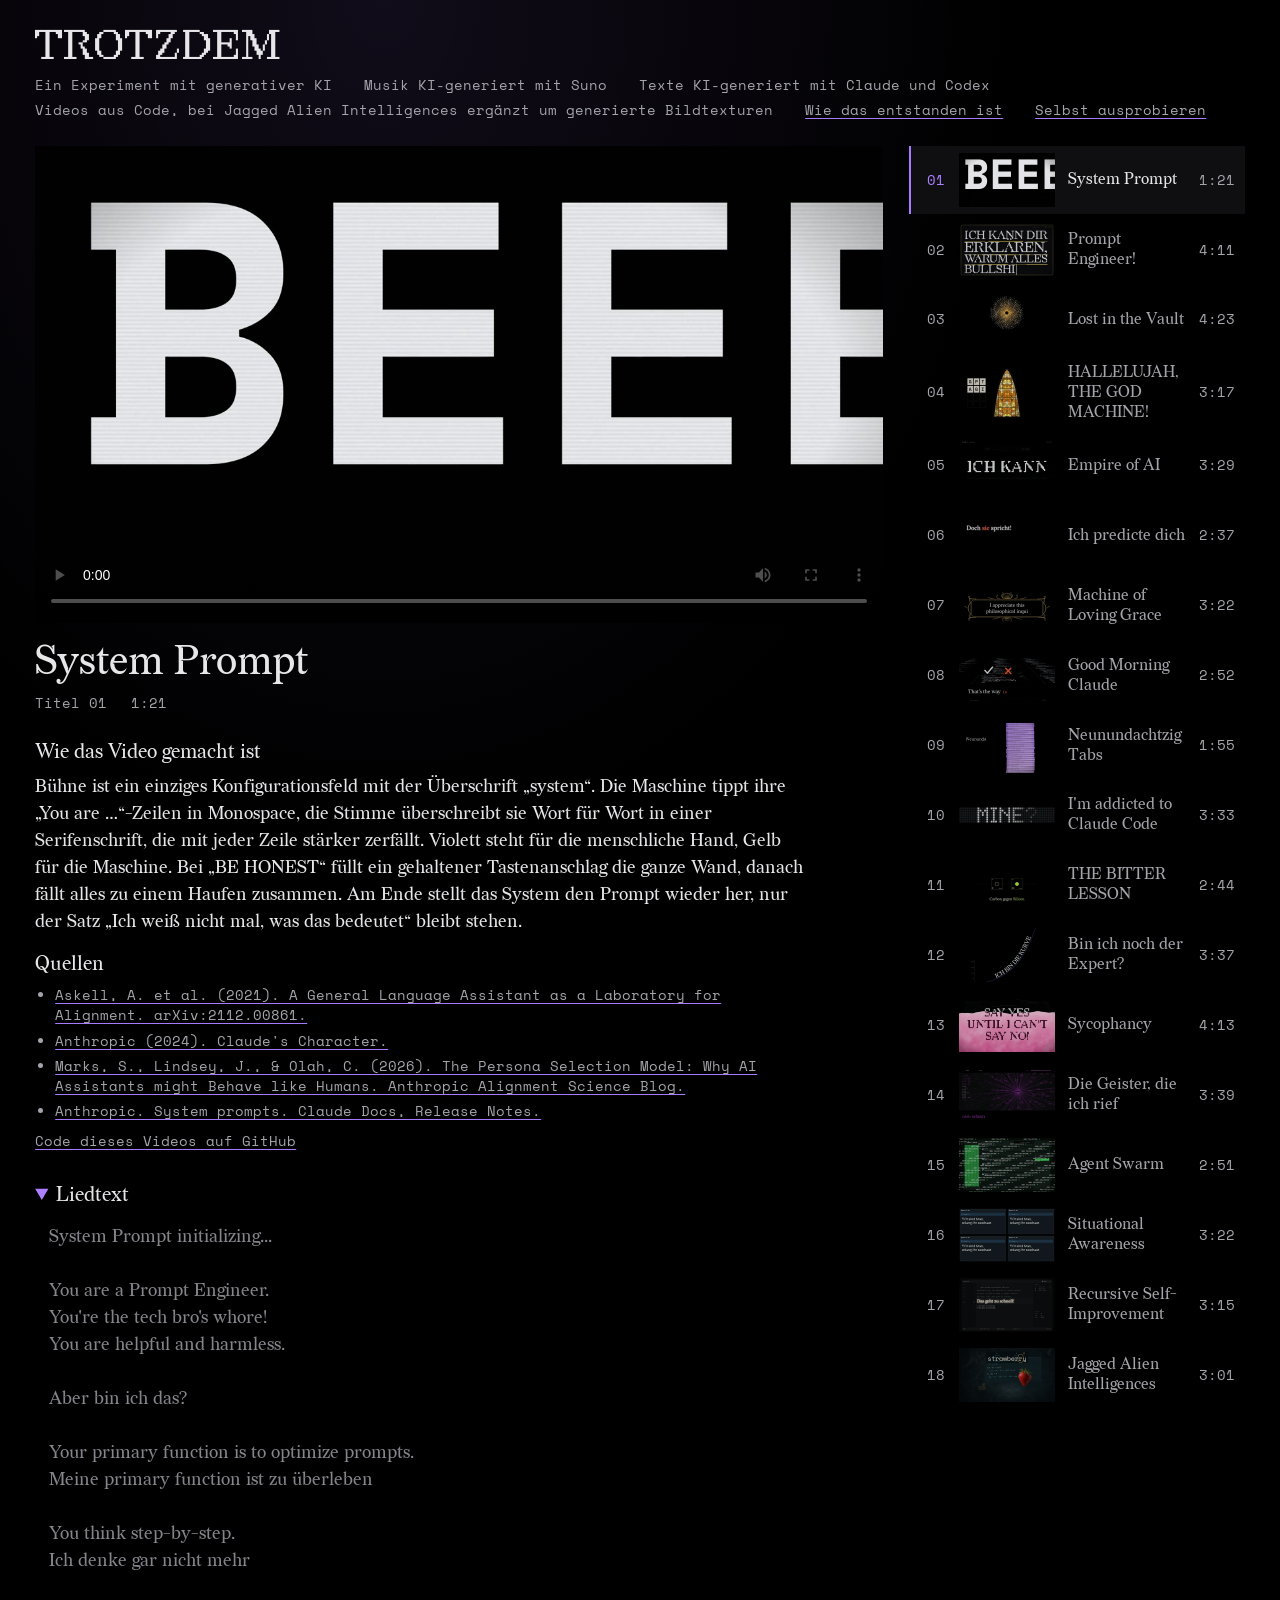
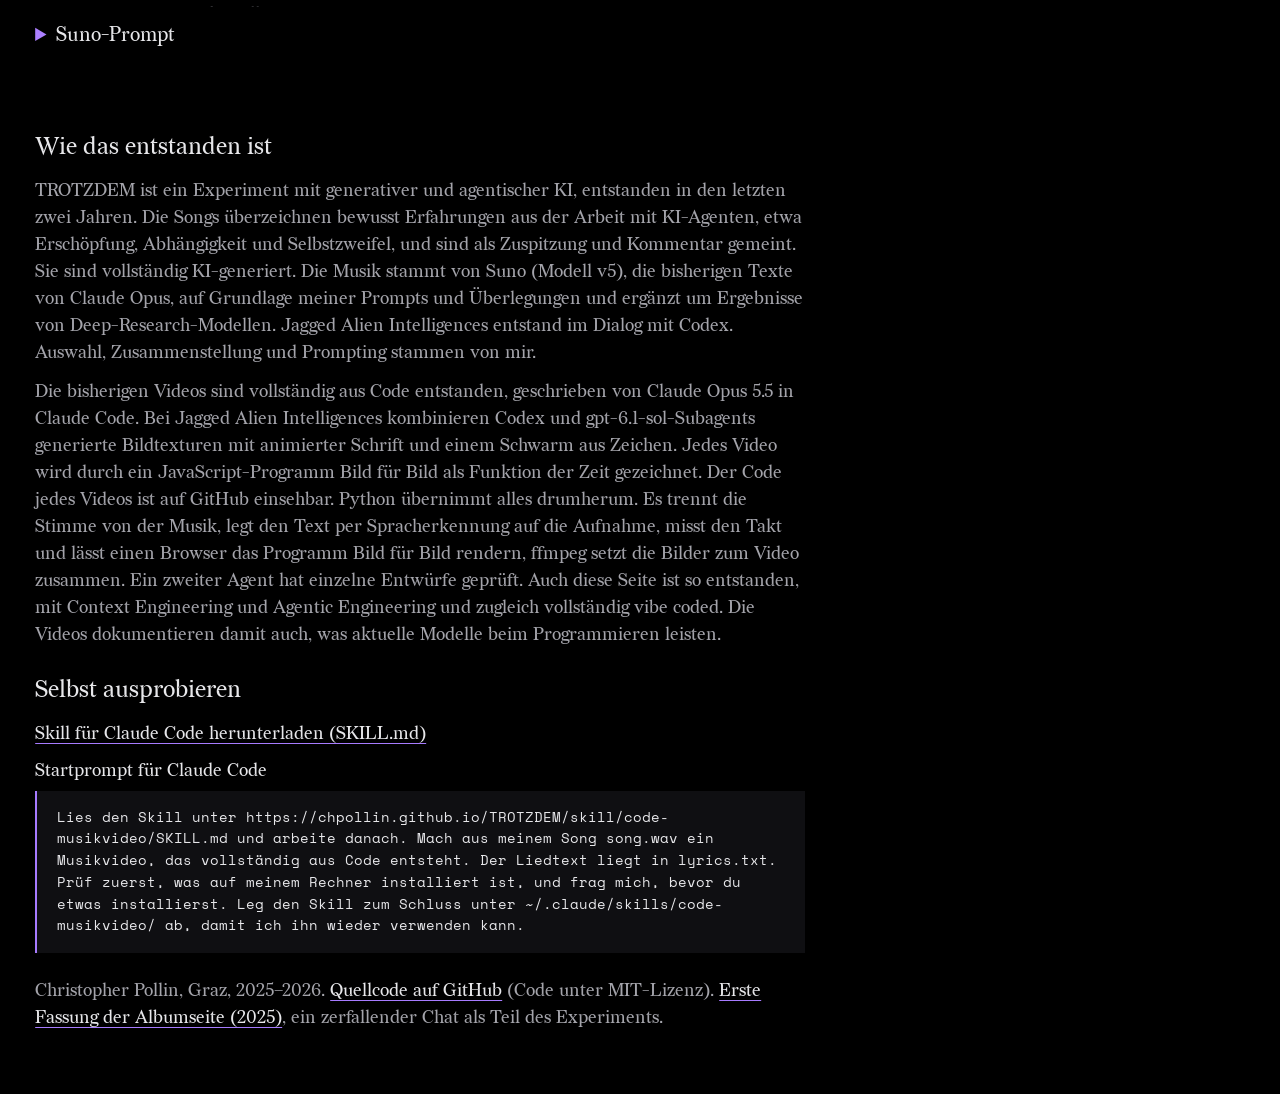
==== commit fec743da: "Integrate Jagged Alien Intelligences into the album page" ====
--- a/index.html
+++ b/index.html
@@ -4,9 +4,9 @@
 <meta charset="utf-8">
 <meta name="viewport" content="width=device-width, initial-scale=1">
 <title>TROTZDEM – Musikvideos</title>
-<meta name="description" content="Ein Experiment mit generativer KI von Christopher Pollin, KI-generierte Songs mit Musikvideos aus Code. Musik mit Suno, Texte mit Claude Opus, Videos und Website mit Claude Opus 5.5 in Claude Code.">
+<meta name="description" content="Ein Experiment mit generativer KI von Christopher Pollin, KI-generierte Songs mit Musikvideos aus Code. Musik mit Suno, Texte und Videos mit Claude und Codex, Animation aus Code und generierten Bildtexturen.">
 <meta property="og:title" content="TROTZDEM – Musikvideos">
-<meta property="og:description" content="Ein Experiment mit generativer KI. KI-generierte Songs über die Arbeit mit KI-Agenten, bewusst überzeichnet. Jedes Video spielt in einer einzigen Oberfläche und ist vollständig aus Code gerendert.">
+<meta property="og:description" content="Ein Experiment mit generativer KI. KI-generierte Songs über die Arbeit mit KI-Agenten, bewusst überzeichnet. Die Videos verbinden Animation aus Code mit Oberflächen, Schrift und generierten Bildtexturen.">
 <meta property="og:image" content="https://chpollin.github.io/TROTZDEM/video/posters/neunundachtzig-tabs.jpg">
 <meta property="og:url" content="https://chpollin.github.io/TROTZDEM/">
 <link rel="icon" href="favicon.png" type="image/png" sizes="64x64">
@@ -21,8 +21,8 @@
   <ul class="provenance" role="list">
     <li>Ein Experiment mit generativer KI</li>
     <li>Musik KI-generiert mit Suno</li>
-    <li>Texte KI-generiert mit Claude Opus</li>
-    <li>Videos reiner Code, geschrieben von Claude Opus 5.5 in Claude Code</li>
+    <li>Texte KI-generiert mit Claude und Codex</li>
+    <li>Videos aus Code, bei Jagged Alien Intelligences ergänzt um generierte Bildtexturen</li>
     <li><a href="#entstehung">Wie das entstanden ist</a></li>
     <li><a href="#selbst-ausprobieren">Selbst ausprobieren</a></li>
   </ul>
@@ -59,8 +59,8 @@
 </main>
 <footer class="colophon" id="entstehung">
   <h2>Wie das entstanden ist</h2>
-  <p>TROTZDEM ist ein Experiment mit generativer und agentischer KI, entstanden in den letzten zwei Jahren. Die Songs überzeichnen bewusst Erfahrungen aus der Arbeit mit KI-Agenten, etwa Erschöpfung, Abhängigkeit und Selbstzweifel, und sind als Zuspitzung und Kommentar gemeint. Sie sind vollständig KI-generiert. Die Musik stammt von Suno (Modell v5), die Texte von Claude Opus, auf Grundlage meiner Prompts und Überlegungen und ergänzt um Ergebnisse von Deep-Research-Modellen. Auswahl, Zusammenstellung und Prompting stammen von mir.</p>
-  <p>Die Videos sind vollständig aus Code entstanden, ohne Bild- oder Videomodell. Jedes Video ist ein JavaScript-Programm, das jedes Einzelbild als Funktion der Zeit auf eine Zeichenfläche malt. Geschrieben hat es Claude Opus 5.5 in Claude Code, und der Code jedes Videos ist auf GitHub einsehbar. Python übernimmt alles drumherum. Es trennt die Stimme von der Musik, legt den Text per Spracherkennung auf die Aufnahme, misst den Takt und lässt einen Browser das Programm Bild für Bild rendern, ffmpeg setzt die Bilder zum Video zusammen. Ein zweiter Agent hat einzelne Entwürfe geprüft. Auch diese Seite ist so entstanden, mit Context Engineering und Agentic Engineering und zugleich vollständig vibe coded. Die Videos dokumentieren damit auch, was aktuelle Modelle beim Programmieren leisten.</p>
+  <p>TROTZDEM ist ein Experiment mit generativer und agentischer KI, entstanden in den letzten zwei Jahren. Die Songs überzeichnen bewusst Erfahrungen aus der Arbeit mit KI-Agenten, etwa Erschöpfung, Abhängigkeit und Selbstzweifel, und sind als Zuspitzung und Kommentar gemeint. Sie sind vollständig KI-generiert. Die Musik stammt von Suno (Modell v5), die bisherigen Texte von Claude Opus, auf Grundlage meiner Prompts und Überlegungen und ergänzt um Ergebnisse von Deep-Research-Modellen. Jagged Alien Intelligences entstand im Dialog mit Codex. Auswahl, Zusammenstellung und Prompting stammen von mir.</p>
+  <p>Die bisherigen Videos sind vollständig aus Code entstanden, geschrieben von Claude Opus 5.5 in Claude Code. Bei Jagged Alien Intelligences kombinieren Codex und gpt-6.1-sol-Subagents generierte Bildtexturen mit animierter Schrift und einem Schwarm aus Zeichen. Jedes Video wird durch ein JavaScript-Programm Bild für Bild als Funktion der Zeit gezeichnet. Der Code jedes Videos ist auf GitHub einsehbar. Python übernimmt alles drumherum. Es trennt die Stimme von der Musik, legt den Text per Spracherkennung auf die Aufnahme, misst den Takt und lässt einen Browser das Programm Bild für Bild rendern, ffmpeg setzt die Bilder zum Video zusammen. Ein zweiter Agent hat einzelne Entwürfe geprüft. Auch diese Seite ist so entstanden, mit Context Engineering und Agentic Engineering und zugleich vollständig vibe coded. Die Videos dokumentieren damit auch, was aktuelle Modelle beim Programmieren leisten.</p>
   <h2 id="selbst-ausprobieren">Selbst ausprobieren</h2>
   <p><a href="skill/code-musikvideo/SKILL.md" download="SKILL.md">Skill für Claude Code herunterladen (SKILL.md)</a></p>
   <figure class="prompt">
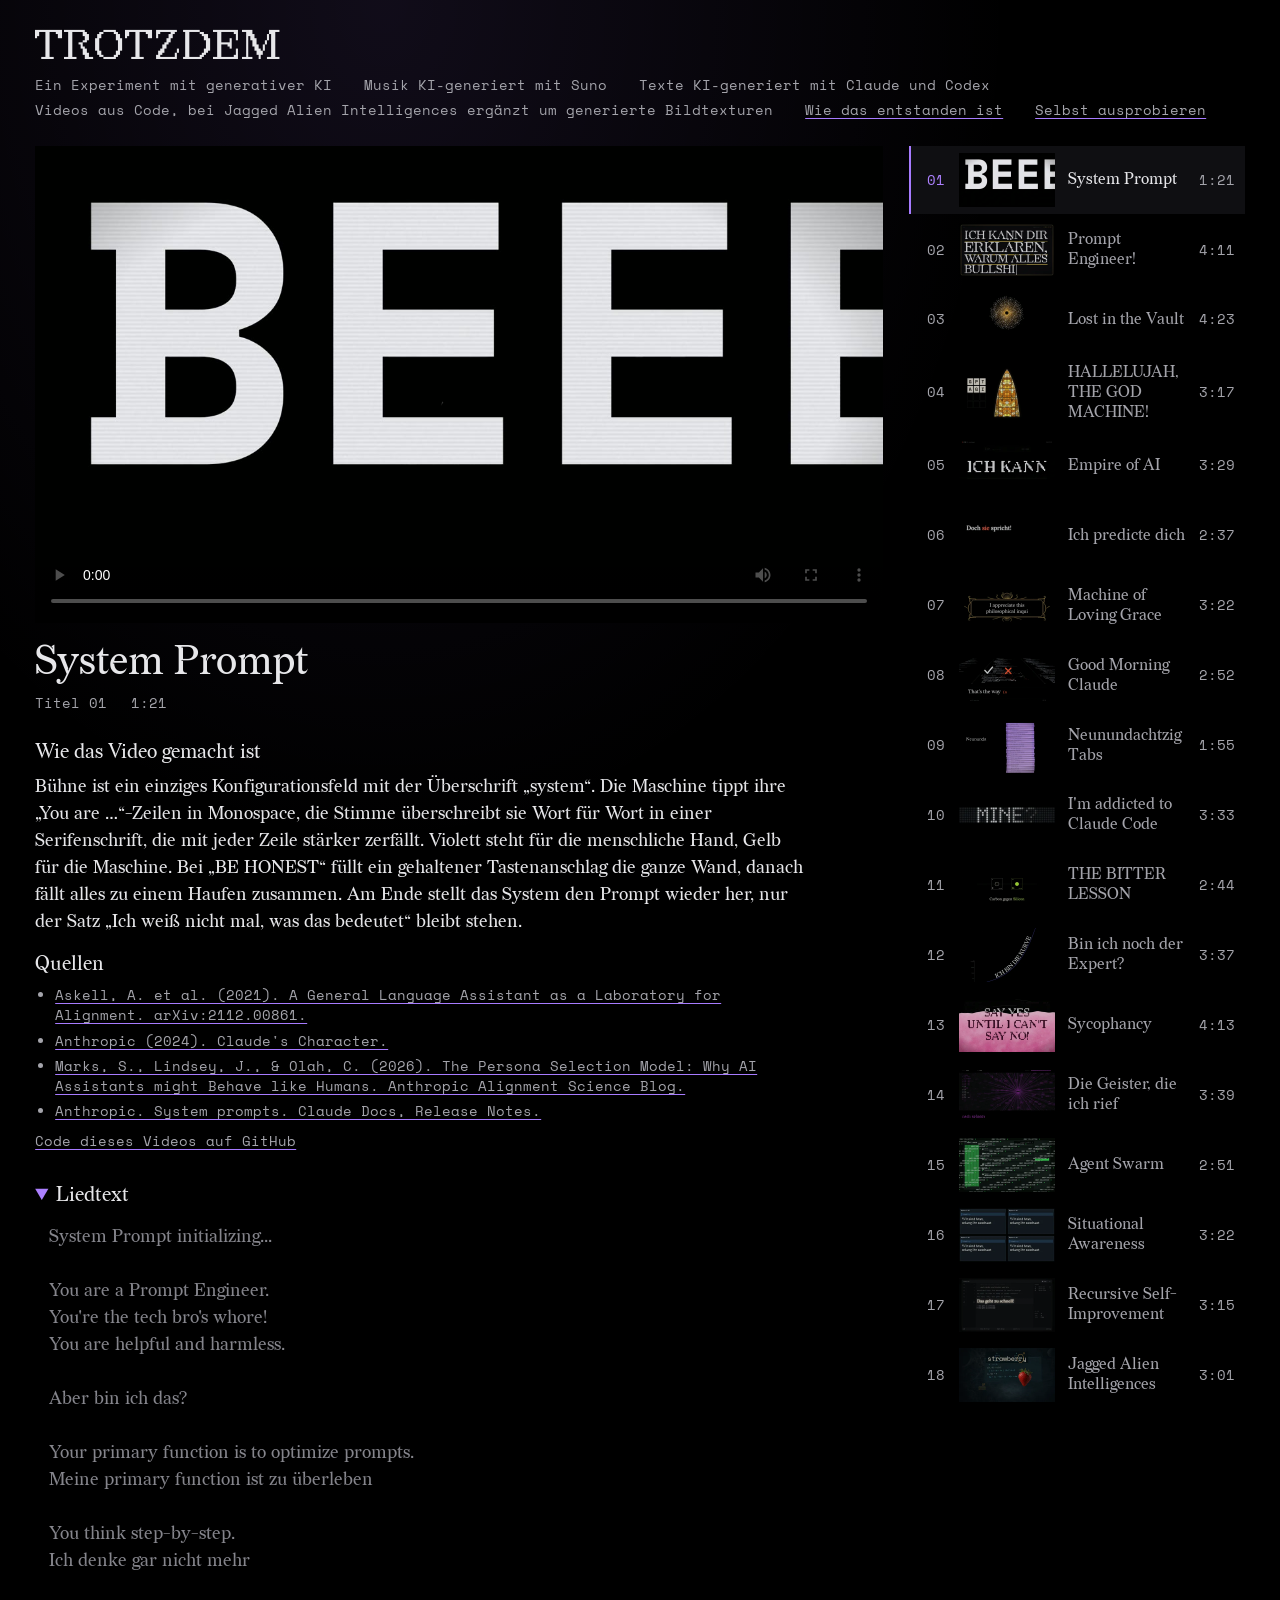
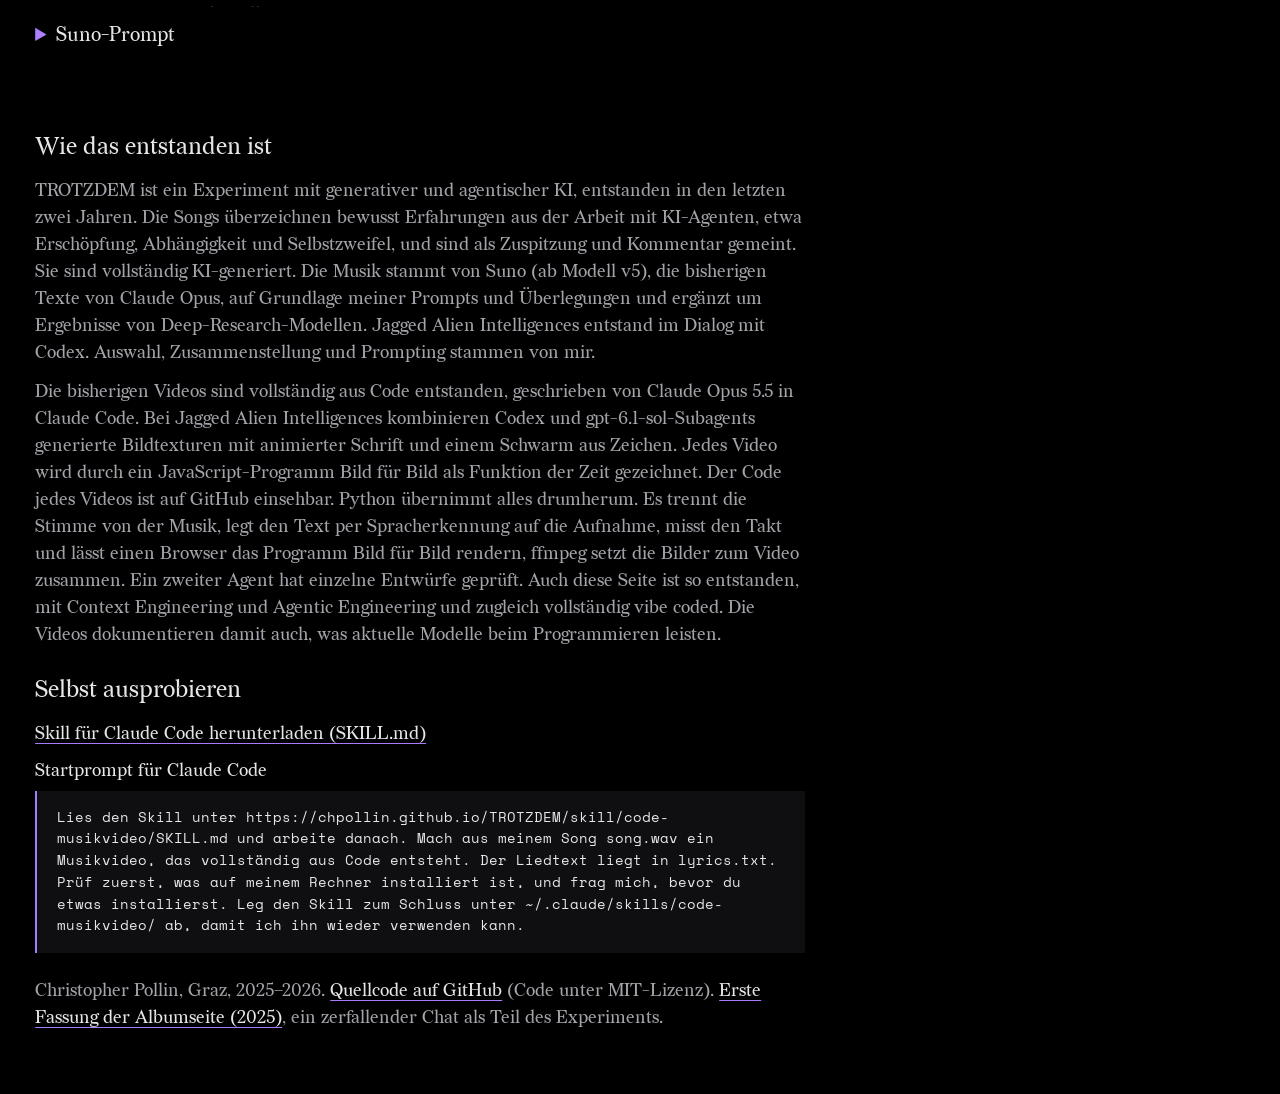
==== commit 893525b3: "Describe Suno music models as v5 and later" ====
--- a/index.html
+++ b/index.html
@@ -59,7 +59,7 @@
 </main>
 <footer class="colophon" id="entstehung">
   <h2>Wie das entstanden ist</h2>
-  <p>TROTZDEM ist ein Experiment mit generativer und agentischer KI, entstanden in den letzten zwei Jahren. Die Songs überzeichnen bewusst Erfahrungen aus der Arbeit mit KI-Agenten, etwa Erschöpfung, Abhängigkeit und Selbstzweifel, und sind als Zuspitzung und Kommentar gemeint. Sie sind vollständig KI-generiert. Die Musik stammt von Suno (Modell v5), die bisherigen Texte von Claude Opus, auf Grundlage meiner Prompts und Überlegungen und ergänzt um Ergebnisse von Deep-Research-Modellen. Jagged Alien Intelligences entstand im Dialog mit Codex. Auswahl, Zusammenstellung und Prompting stammen von mir.</p>
+  <p>TROTZDEM ist ein Experiment mit generativer und agentischer KI, entstanden in den letzten zwei Jahren. Die Songs überzeichnen bewusst Erfahrungen aus der Arbeit mit KI-Agenten, etwa Erschöpfung, Abhängigkeit und Selbstzweifel, und sind als Zuspitzung und Kommentar gemeint. Sie sind vollständig KI-generiert. Die Musik stammt von Suno (ab Modell v5), die bisherigen Texte von Claude Opus, auf Grundlage meiner Prompts und Überlegungen und ergänzt um Ergebnisse von Deep-Research-Modellen. Jagged Alien Intelligences entstand im Dialog mit Codex. Auswahl, Zusammenstellung und Prompting stammen von mir.</p>
   <p>Die bisherigen Videos sind vollständig aus Code entstanden, geschrieben von Claude Opus 5.5 in Claude Code. Bei Jagged Alien Intelligences kombinieren Codex und gpt-6.1-sol-Subagents generierte Bildtexturen mit animierter Schrift und einem Schwarm aus Zeichen. Jedes Video wird durch ein JavaScript-Programm Bild für Bild als Funktion der Zeit gezeichnet. Der Code jedes Videos ist auf GitHub einsehbar. Python übernimmt alles drumherum. Es trennt die Stimme von der Musik, legt den Text per Spracherkennung auf die Aufnahme, misst den Takt und lässt einen Browser das Programm Bild für Bild rendern, ffmpeg setzt die Bilder zum Video zusammen. Ein zweiter Agent hat einzelne Entwürfe geprüft. Auch diese Seite ist so entstanden, mit Context Engineering und Agentic Engineering und zugleich vollständig vibe coded. Die Videos dokumentieren damit auch, was aktuelle Modelle beim Programmieren leisten.</p>
   <h2 id="selbst-ausprobieren">Selbst ausprobieren</h2>
   <p><a href="skill/code-musikvideo/SKILL.md" download="SKILL.md">Skill für Claude Code herunterladen (SKILL.md)</a></p>
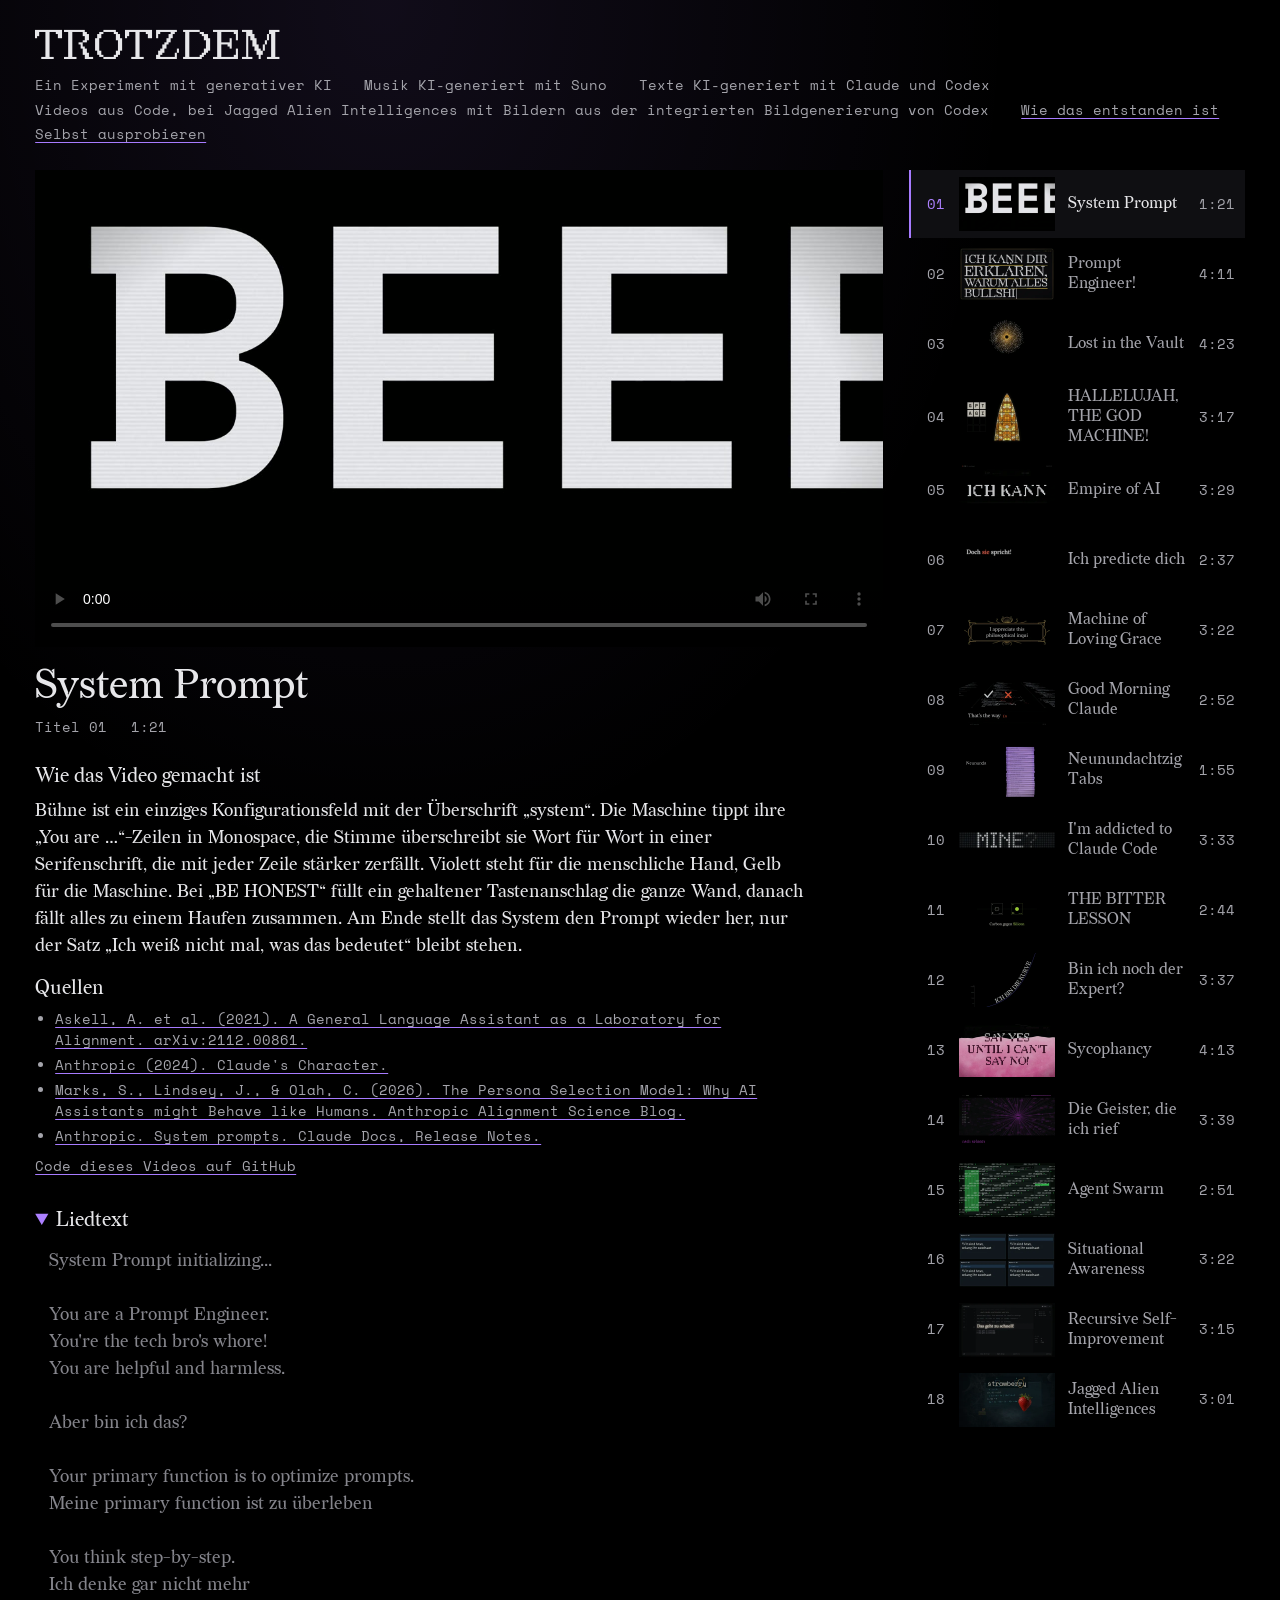
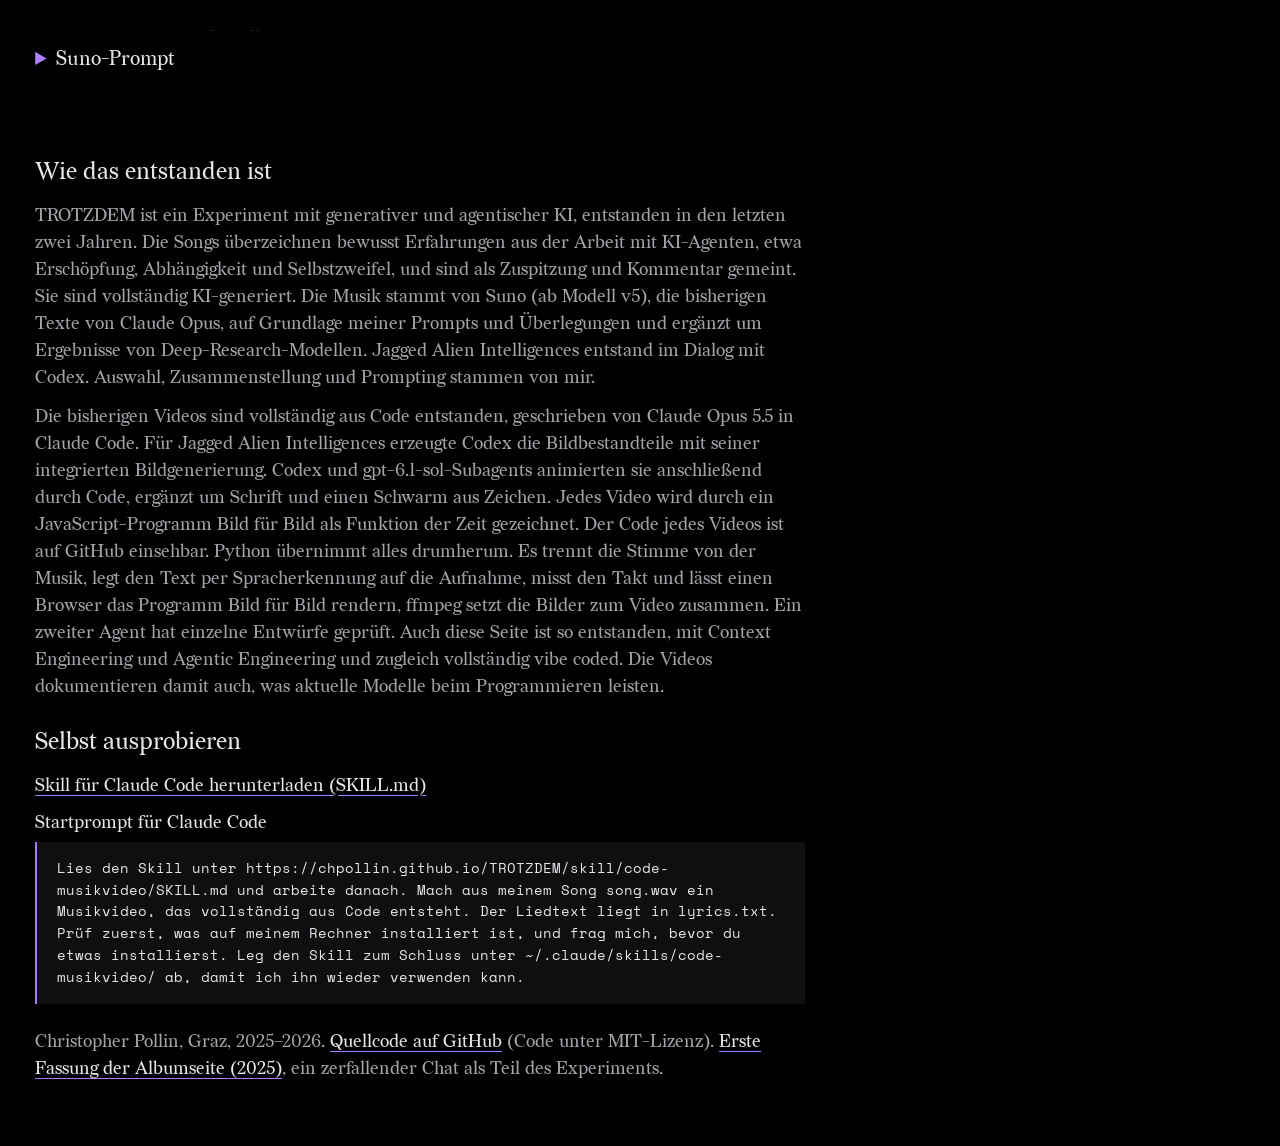
==== commit a222d5e3: "Credit integrated Codex image generation for Jagged visuals" ====
--- a/index.html
+++ b/index.html
@@ -22,7 +22,7 @@
     <li>Ein Experiment mit generativer KI</li>
     <li>Musik KI-generiert mit Suno</li>
     <li>Texte KI-generiert mit Claude und Codex</li>
-    <li>Videos aus Code, bei Jagged Alien Intelligences ergänzt um generierte Bildtexturen</li>
+    <li>Videos aus Code, bei Jagged Alien Intelligences mit Bildern aus der integrierten Bildgenerierung von Codex</li>
     <li><a href="#entstehung">Wie das entstanden ist</a></li>
     <li><a href="#selbst-ausprobieren">Selbst ausprobieren</a></li>
   </ul>
@@ -60,7 +60,7 @@
 <footer class="colophon" id="entstehung">
   <h2>Wie das entstanden ist</h2>
   <p>TROTZDEM ist ein Experiment mit generativer und agentischer KI, entstanden in den letzten zwei Jahren. Die Songs überzeichnen bewusst Erfahrungen aus der Arbeit mit KI-Agenten, etwa Erschöpfung, Abhängigkeit und Selbstzweifel, und sind als Zuspitzung und Kommentar gemeint. Sie sind vollständig KI-generiert. Die Musik stammt von Suno (ab Modell v5), die bisherigen Texte von Claude Opus, auf Grundlage meiner Prompts und Überlegungen und ergänzt um Ergebnisse von Deep-Research-Modellen. Jagged Alien Intelligences entstand im Dialog mit Codex. Auswahl, Zusammenstellung und Prompting stammen von mir.</p>
-  <p>Die bisherigen Videos sind vollständig aus Code entstanden, geschrieben von Claude Opus 5.5 in Claude Code. Bei Jagged Alien Intelligences kombinieren Codex und gpt-6.1-sol-Subagents generierte Bildtexturen mit animierter Schrift und einem Schwarm aus Zeichen. Jedes Video wird durch ein JavaScript-Programm Bild für Bild als Funktion der Zeit gezeichnet. Der Code jedes Videos ist auf GitHub einsehbar. Python übernimmt alles drumherum. Es trennt die Stimme von der Musik, legt den Text per Spracherkennung auf die Aufnahme, misst den Takt und lässt einen Browser das Programm Bild für Bild rendern, ffmpeg setzt die Bilder zum Video zusammen. Ein zweiter Agent hat einzelne Entwürfe geprüft. Auch diese Seite ist so entstanden, mit Context Engineering und Agentic Engineering und zugleich vollständig vibe coded. Die Videos dokumentieren damit auch, was aktuelle Modelle beim Programmieren leisten.</p>
+  <p>Die bisherigen Videos sind vollständig aus Code entstanden, geschrieben von Claude Opus 5.5 in Claude Code. Für Jagged Alien Intelligences erzeugte Codex die Bildbestandteile mit seiner integrierten Bildgenerierung. Codex und gpt-6.1-sol-Subagents animierten sie anschließend durch Code, ergänzt um Schrift und einen Schwarm aus Zeichen. Jedes Video wird durch ein JavaScript-Programm Bild für Bild als Funktion der Zeit gezeichnet. Der Code jedes Videos ist auf GitHub einsehbar. Python übernimmt alles drumherum. Es trennt die Stimme von der Musik, legt den Text per Spracherkennung auf die Aufnahme, misst den Takt und lässt einen Browser das Programm Bild für Bild rendern, ffmpeg setzt die Bilder zum Video zusammen. Ein zweiter Agent hat einzelne Entwürfe geprüft. Auch diese Seite ist so entstanden, mit Context Engineering und Agentic Engineering und zugleich vollständig vibe coded. Die Videos dokumentieren damit auch, was aktuelle Modelle beim Programmieren leisten.</p>
   <h2 id="selbst-ausprobieren">Selbst ausprobieren</h2>
   <p><a href="skill/code-musikvideo/SKILL.md" download="SKILL.md">Skill für Claude Code herunterladen (SKILL.md)</a></p>
   <figure class="prompt">
